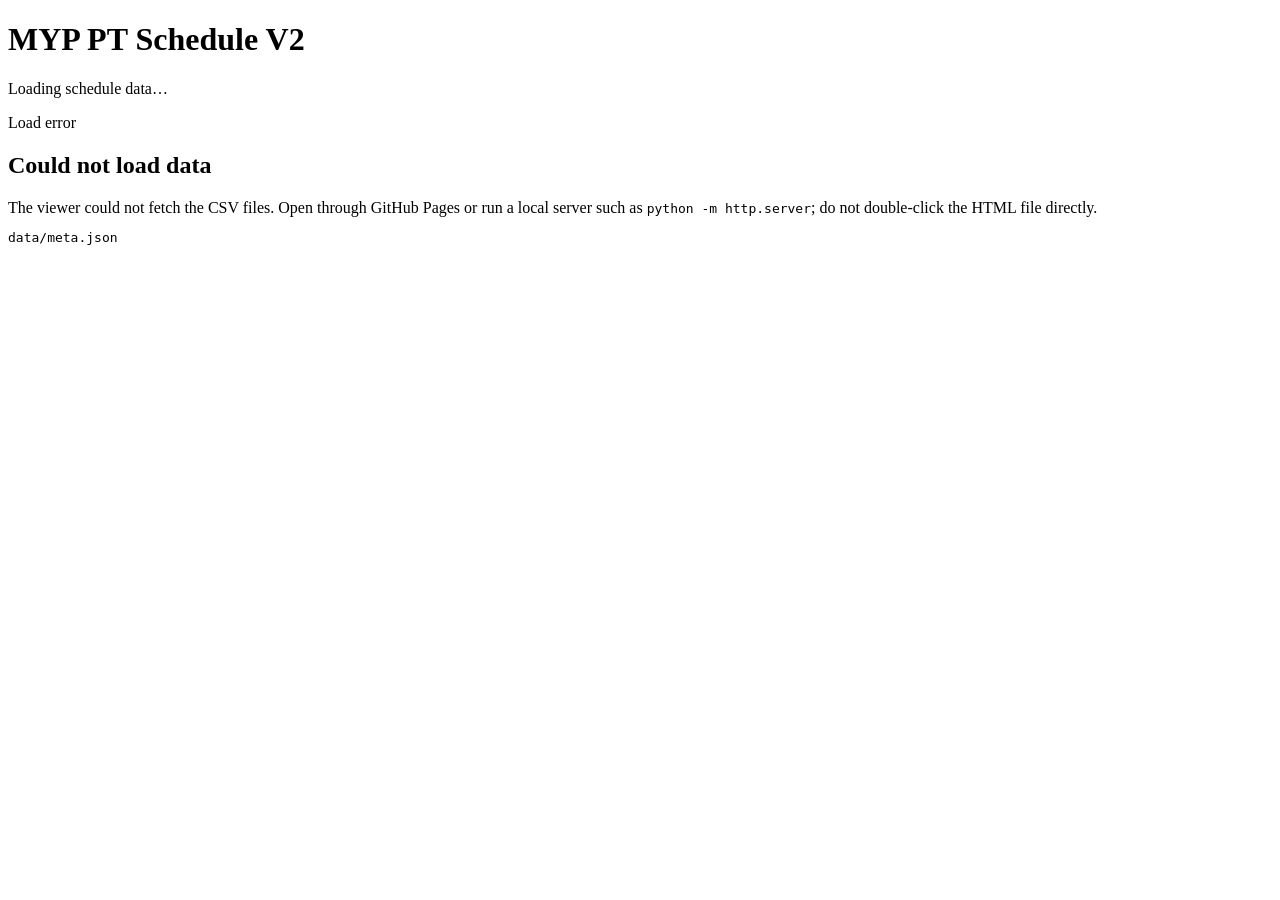
==== index.html @ 5c862be4 "Add files via upload" ====
<!DOCTYPE html>
<html lang="en">
<head>
  <meta charset="utf-8" />
  <meta name="viewport" content="width=device-width,initial-scale=1" />
  <title>MYP PT Schedule V2 · Data Driven</title>
  <link rel="preconnect" href="https://fonts.googleapis.com" />
  <link rel="preconnect" href="https://fonts.gstatic.com" crossorigin />
  <link href="https://fonts.googleapis.com/css2?family=Inter:wght@400;500;600;700;800&display=swap" rel="stylesheet" />
  <link rel="stylesheet" href="css/styles.css" />
</head>
<body>
  <header>
    <h1 id="page-title">MYP PT Schedule V2</h1>
    <p id="page-subtitle">Loading schedule data…</p>
    <span id="load-status">CSV hydrated</span>
  </header>

  <main>
    <section class="panel" data-tab="Overview">
      <h2>Summary</h2>
      <div class="data-note"><b>Data-driven version:</b> edit the files in <code>data/</code>. The HTML structure, styling and render logic stay fixed.</div>
      <div class="metrics" id="summary-metrics"></div>
      <div id="summary-notes" class="card-list" style="margin-top:14px"></div>
    </section>

    <section class="panel" data-tab="Timeline">
      <h2>Timeline</h2>
      <p class="timeline-help">Generated from <code>data/sessions.csv</code> and <code>data/leadership.csv</code>. Previous days are grouped under Past; the current or next schedule day appears first.</p>
      <div id="current-day-note" class="current-day-note"></div>
      <div id="timeline" class="day-timeline-list"></div>
    </section>

    <section class="panel" data-tab="Full Schedule">
      <h2>Full Schedule</h2>
      <div class="sf-bar">
        <label for="fs-search">Search</label><input id="fs-search" placeholder="class, room, teacher…" />
        <label for="fs-date">Date</label><select id="fs-date" class="sf-sel"><option value="">All dates</option></select>
        <label for="fs-type">Type</label><select id="fs-type" class="sf-sel"><option value="">All types</option><option value="triple">Triple</option><option value="same">Same subject</option><option value="crosscore">Cross-core</option><option value="forced">Forced</option><option value="cancelled-pt">Cancelled</option><option value="red-risk">Red risk</option></select>
        <button id="fs-reset" class="sf-reset">Reset</button><span id="fs-count" class="sf-count"></span>
      </div>
      <div class="tablewrap"><table id="full-sched-table" class="generated-table"><thead><tr><th>Session code</th><th>Start leader</th><th>Date</th><th>Window</th><th>Test</th><th>Testing room</th><th>Normal lessons used</th><th>Opportunity type</th><th>Classes to relocate + destination</th></tr></thead><tbody></tbody></table></div>
    </section>

    <section class="panel cover-panel" data-tab="Cover / Subs">
      <h2>Cover / Substitutions</h2>
      <div class="sf-bar">
        <label for="cover-search">Search</label><input id="cover-search" placeholder="teacher, class, instruction…" />
        <label for="cover-date">Date</label><select id="cover-date" class="sf-sel"><option value="">All dates</option></select>
        <label for="cover-type">Type</label><select id="cover-type" class="sf-sel"><option value="">All types</option></select>
        <button id="cover-reset" class="sf-reset">Reset</button><span id="cover-count" class="sf-count"></span>
      </div>
      <div class="tablewrap"><table id="cover-table" class="generated-table"><thead><tr><th>Date</th><th>Period</th><th>Trigger session</th><th>Type</th><th>Affected class/group</th><th>Normal lesson</th><th>Normal teacher</th><th>Cover / destination</th><th>Instruction</th></tr></thead><tbody></tbody></table></div>
    </section>

    <section class="panel leadership-panel" data-tab="Leadership">
      <h2>Period leadership assignments</h2>
      <div class="sf-bar"><label for="ld-search">Search</label><input id="ld-search" placeholder="leader or session…" /><button id="ld-reset" class="sf-reset">Reset</button><span id="ld-count" class="sf-count"></span></div>
      <div class="tablewrap"><table id="leadership-table" class="generated-table"><thead><tr><th>Date</th><th>Period</th><th>Leader</th><th>Responsibility</th><th>Mobile load</th></tr></thead><tbody></tbody></table></div>
    </section>

    <section class="panel update-panel" data-tab="Adjustments">
      <h2>Schedule Adjustments</h2>
      <div class="update-note">Rows are generated from <code>data/adjustments.csv</code>. Use this table for operational changes and audit trail notes.</div>
      <div class="tablewrap"><table id="schedule-adjustments-table" class="generated-table"><thead><tr><th>Status</th><th>Original session</th><th>Original slot</th><th>New slot</th><th>Room</th><th>Normal lesson / staff affected</th><th>Operational note</th></tr></thead><tbody></tbody></table></div>
    </section>

    <section class="panel" data-tab="By Class">
      <h2>Class View / Export</h2>
      <div class="controls"><select id="classSelect"></select><button id="exportClassBtn">Print / export class view</button></div>
      <div id="classViews"></div>
    </section>

    <section class="panel" data-tab="By Teacher">
      <h2>Teacher View / Export</h2>
      <div class="controls"><select id="teacherSelect"></select><button id="exportTeacherBtn">Print / export teacher view</button></div>
      <div id="teacherViews"></div>
    </section>

    <section class="panel review-panel" data-tab="Checks">
      <h2>Constraint Checks</h2>
      <div id="checks"></div>
    </section>

    <section class="panel" data-tab="Concurrent">
      <h2>Concurrent Sessions</h2>
      <div class="sf-bar"><label for="cc-min">Minimum concurrent sessions</label><input id="cc-min" type="number" min="0" value="2" /><button id="cc-reset" class="sf-reset">Reset</button><span id="cc-count" class="sf-count"></span></div>
      <div class="tablewrap concurrent-wrap"><table id="concurrent-table-el" class="generated-table concurrent-table"><thead><tr><th>Date</th><th>Period</th><th>Concurrent sessions</th><th>Sessions</th></tr></thead><tbody></tbody></table></div>
    </section>
  </main>
  <script src="js/app.js"></script>
</body>
</html>
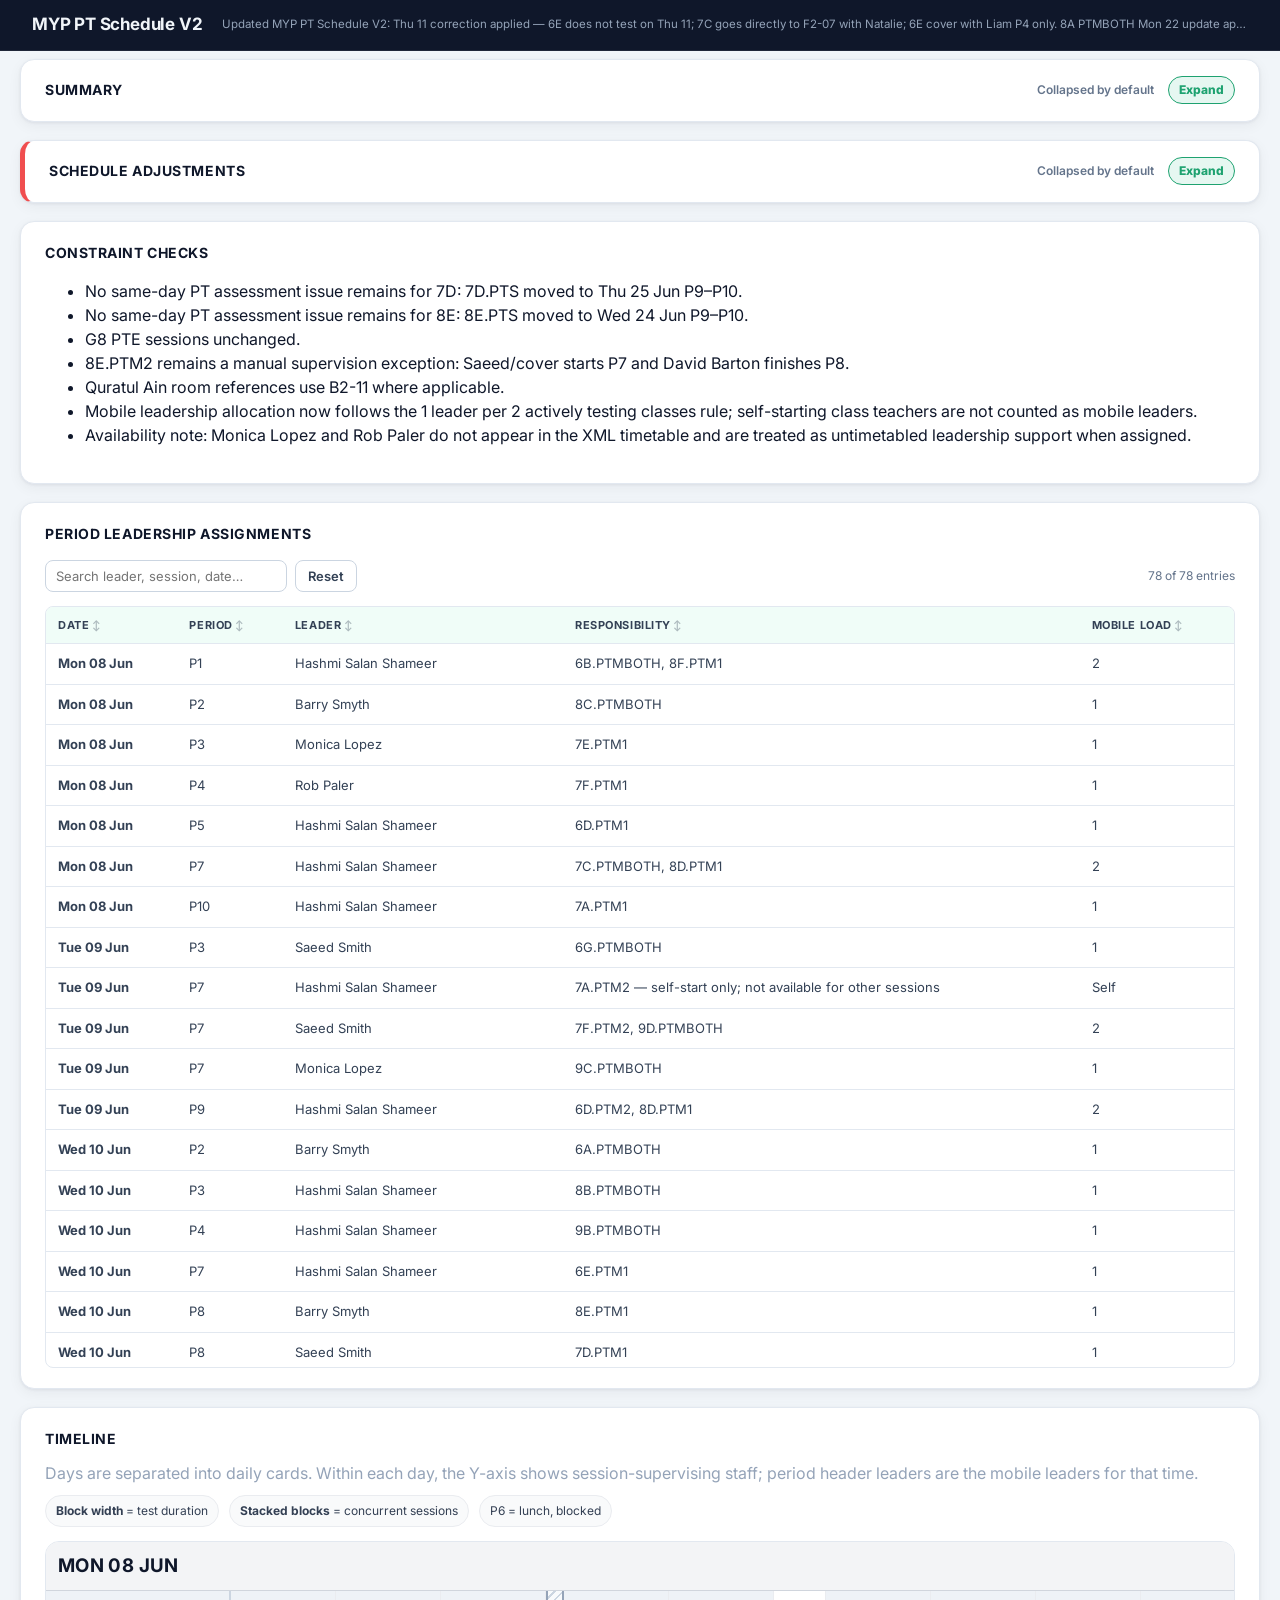
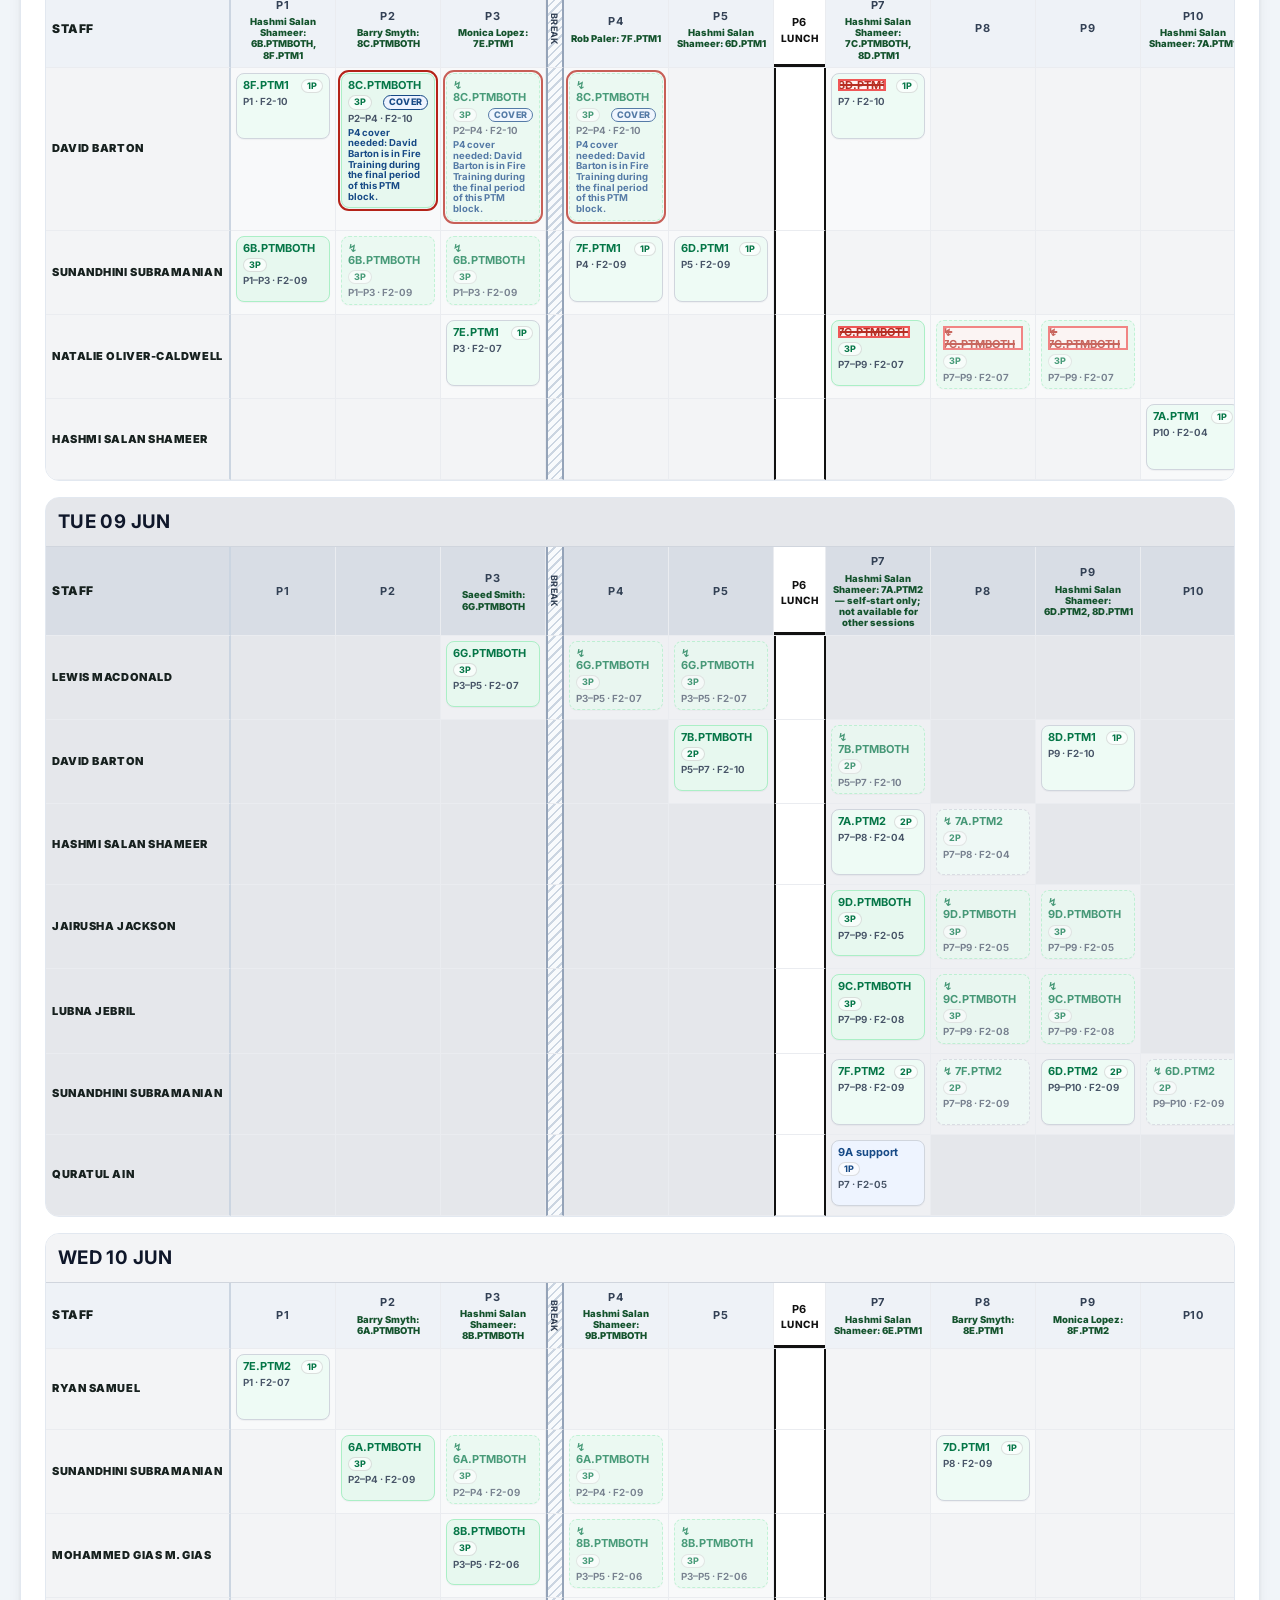
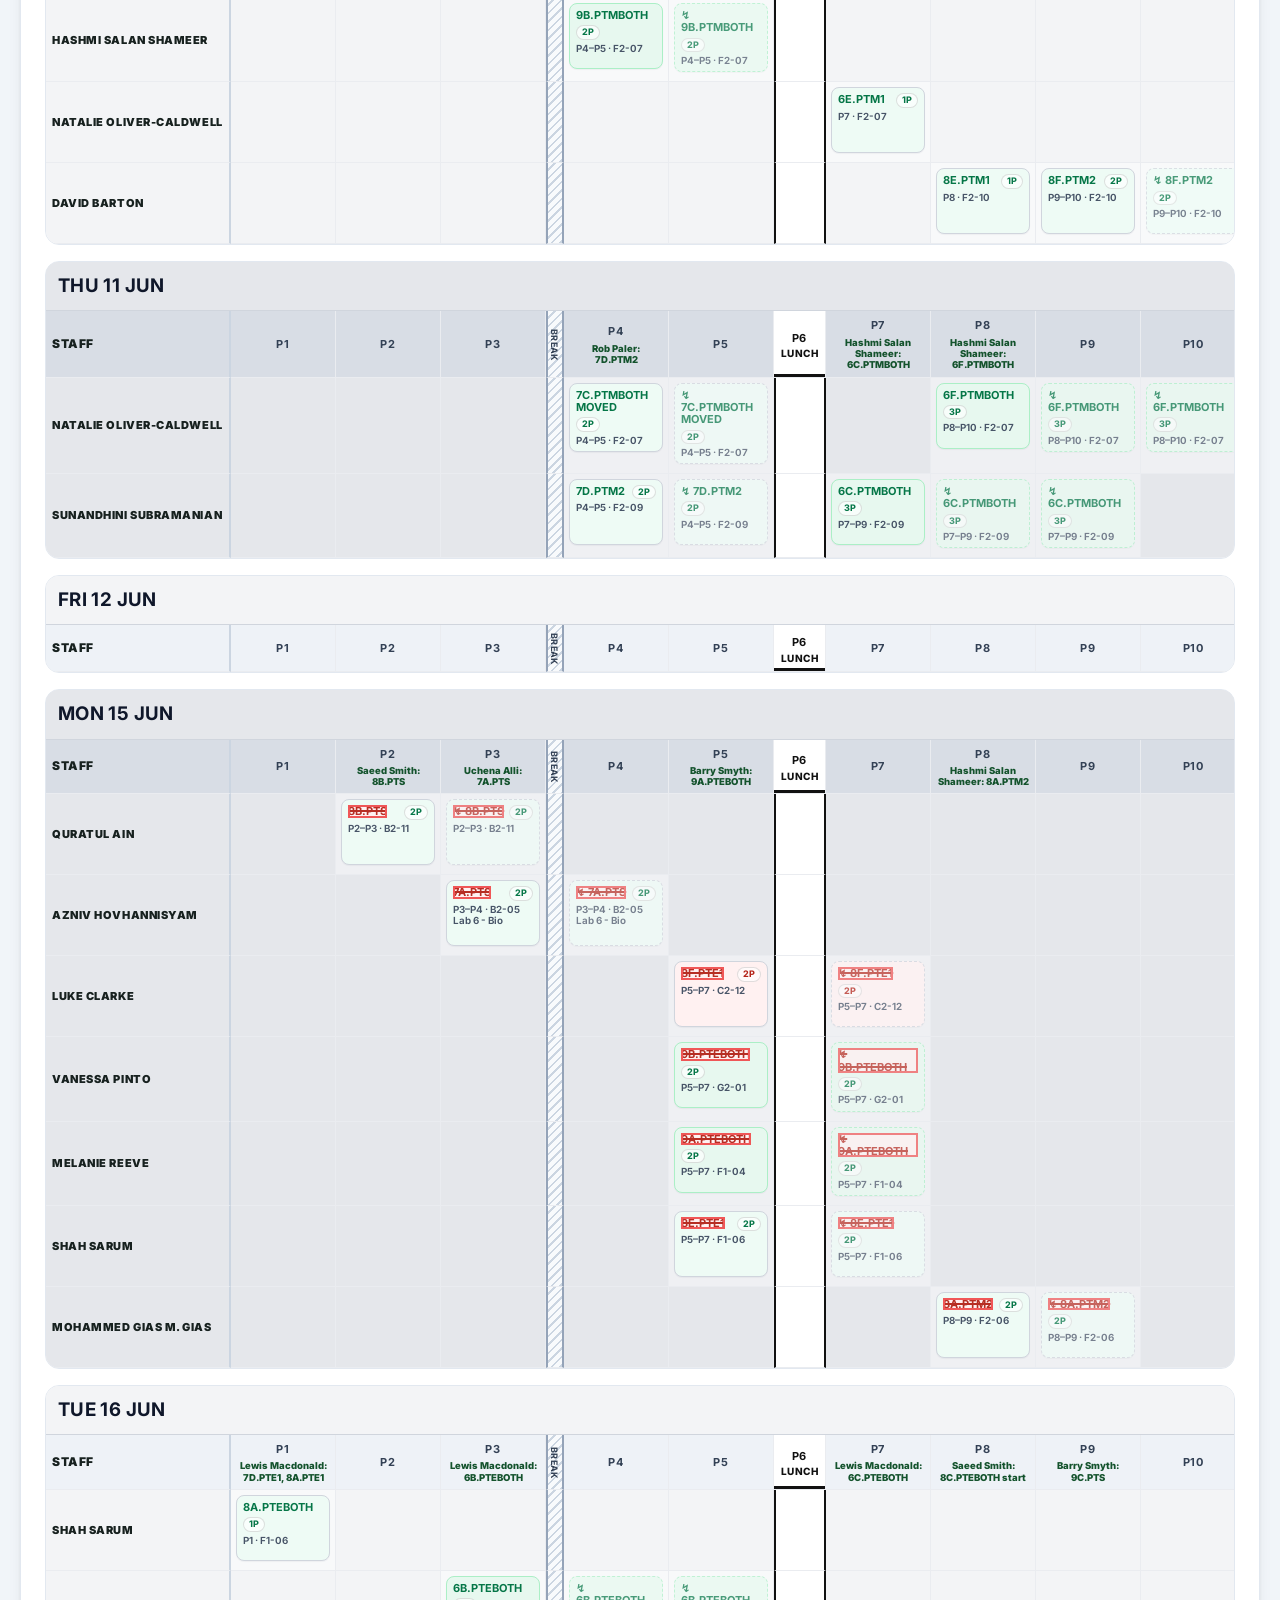
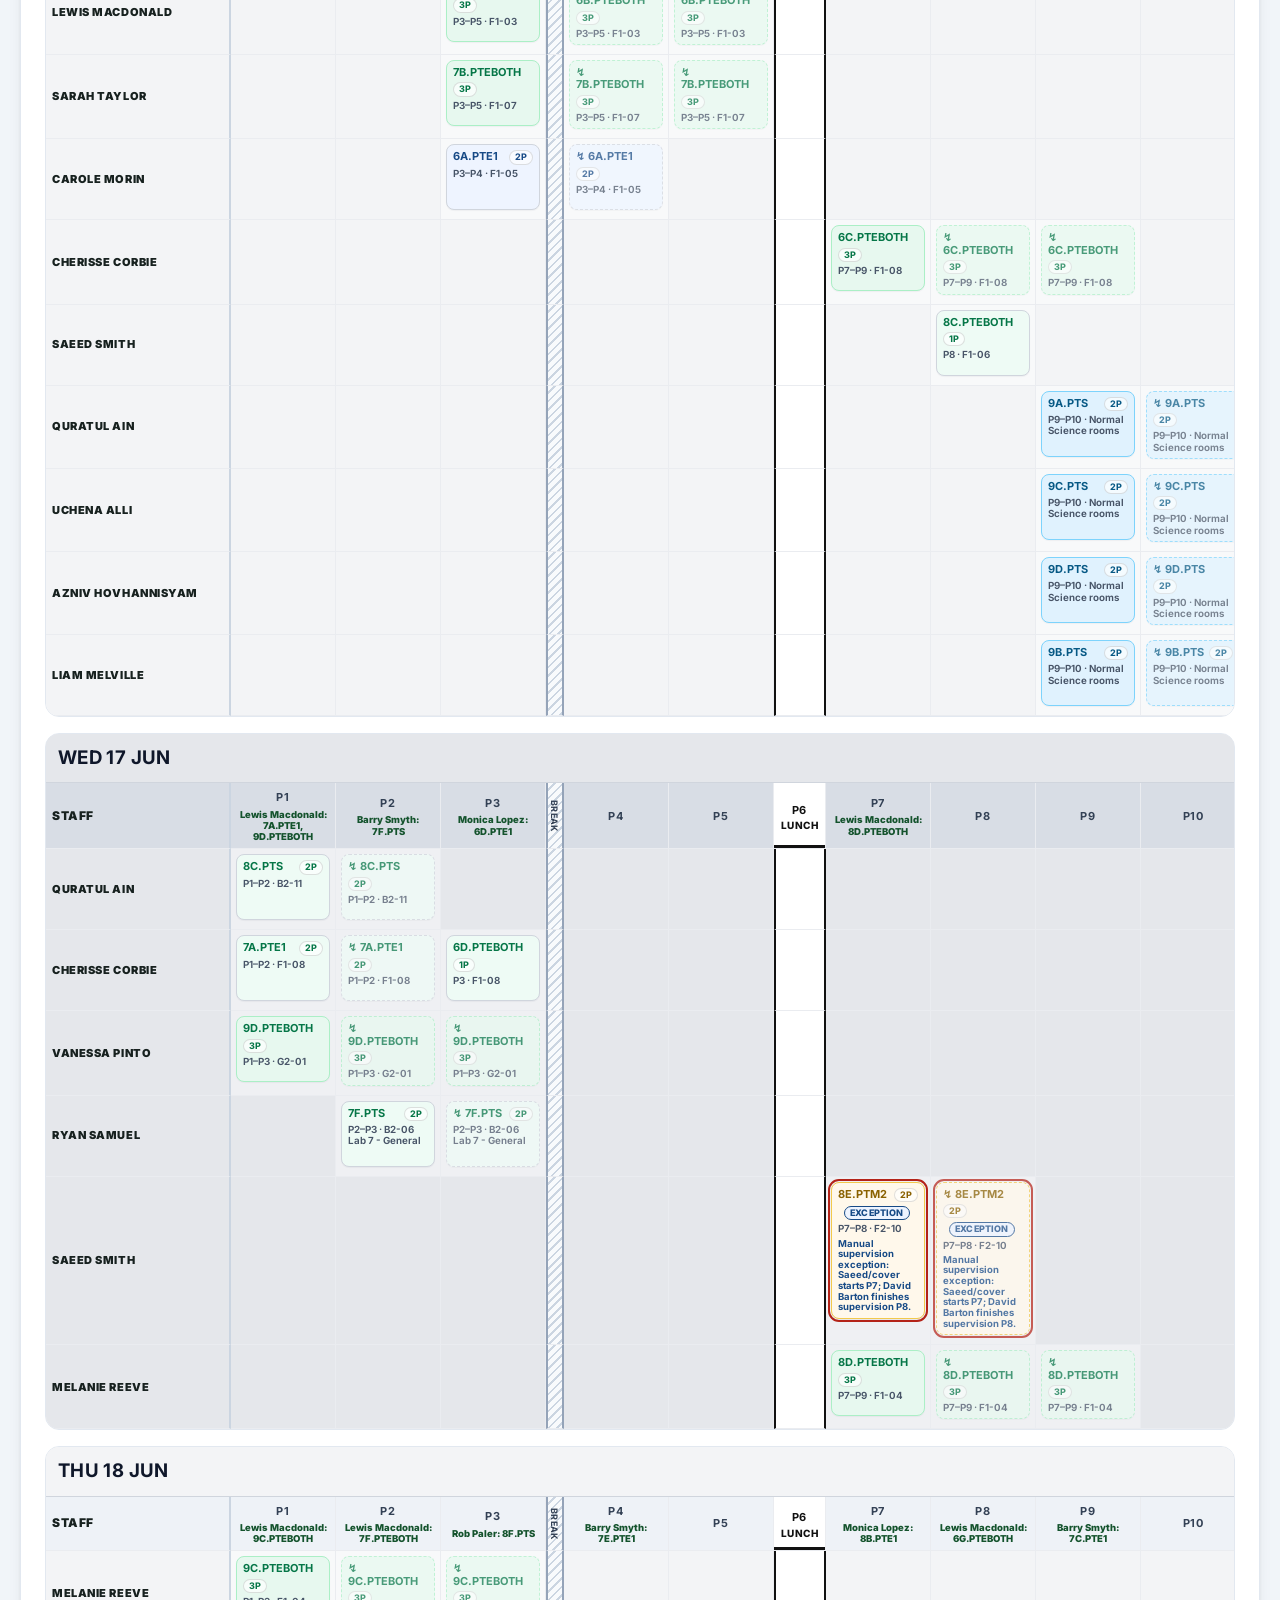
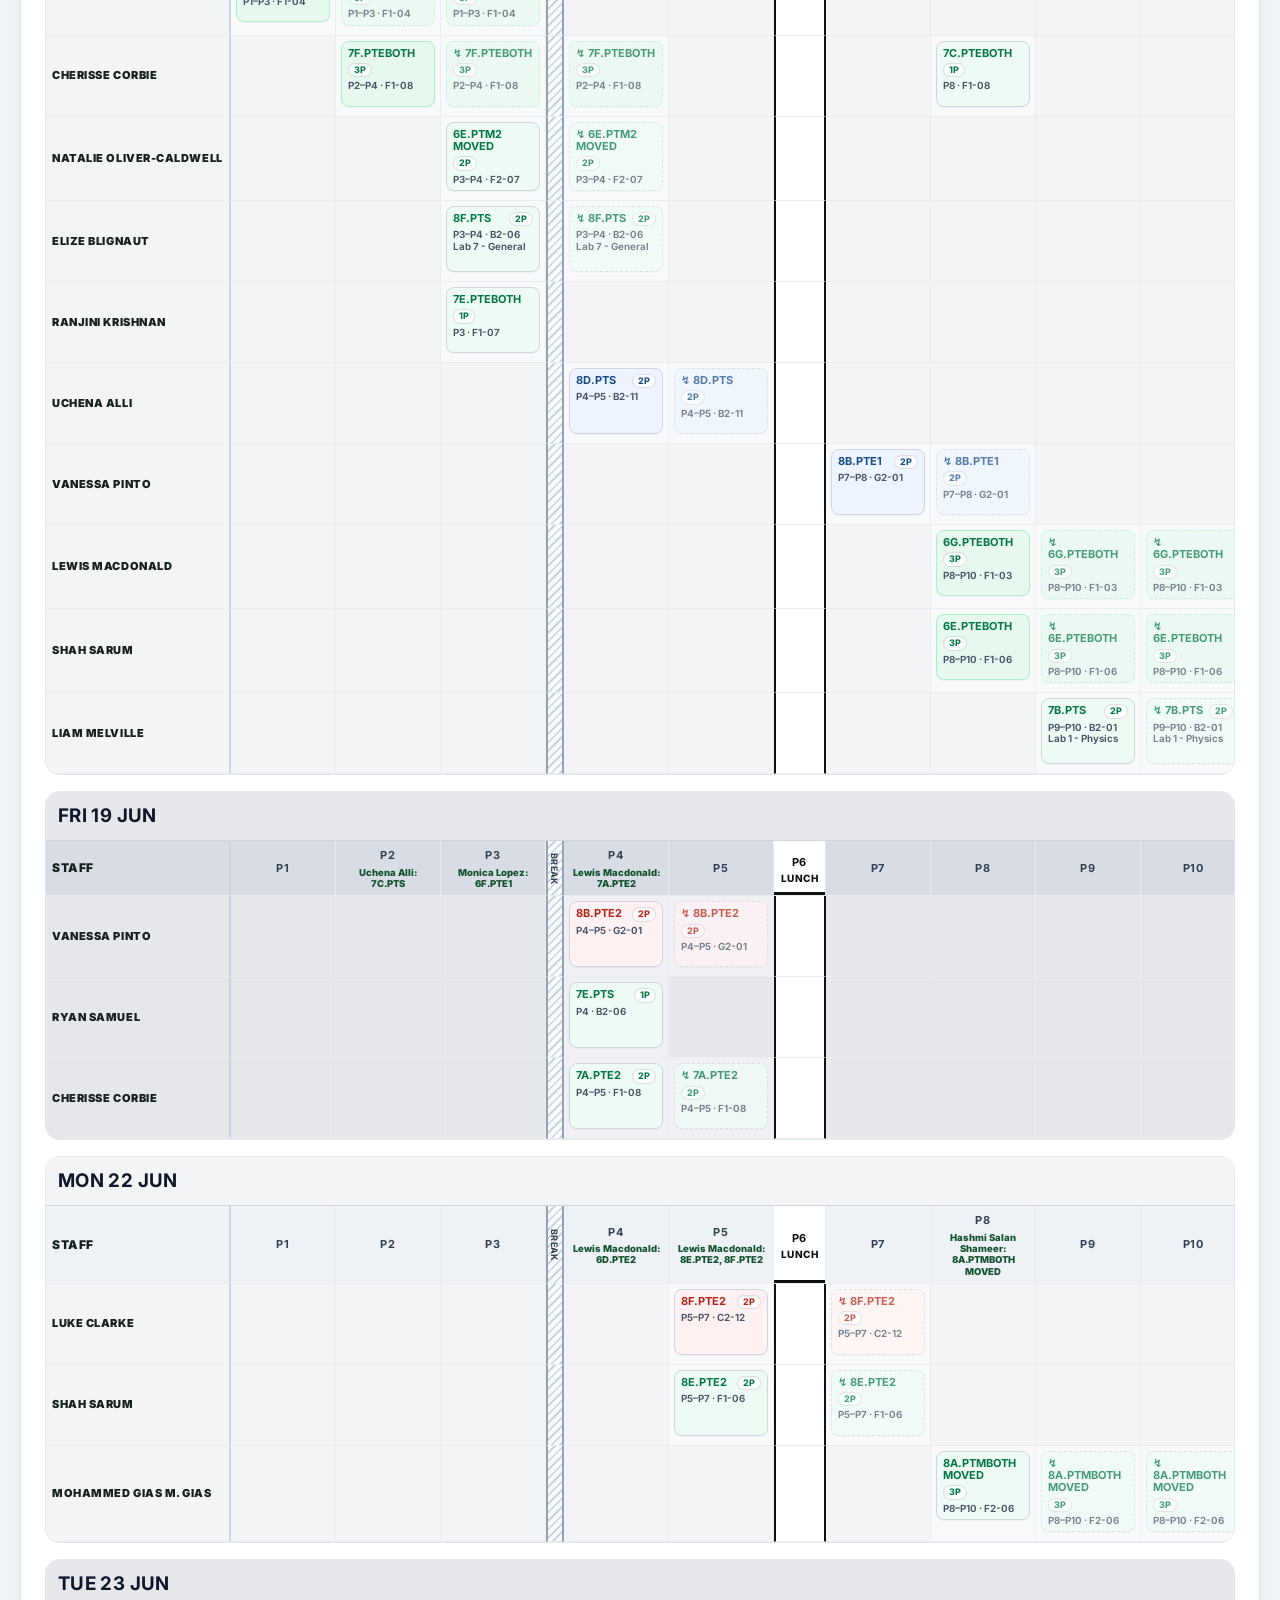
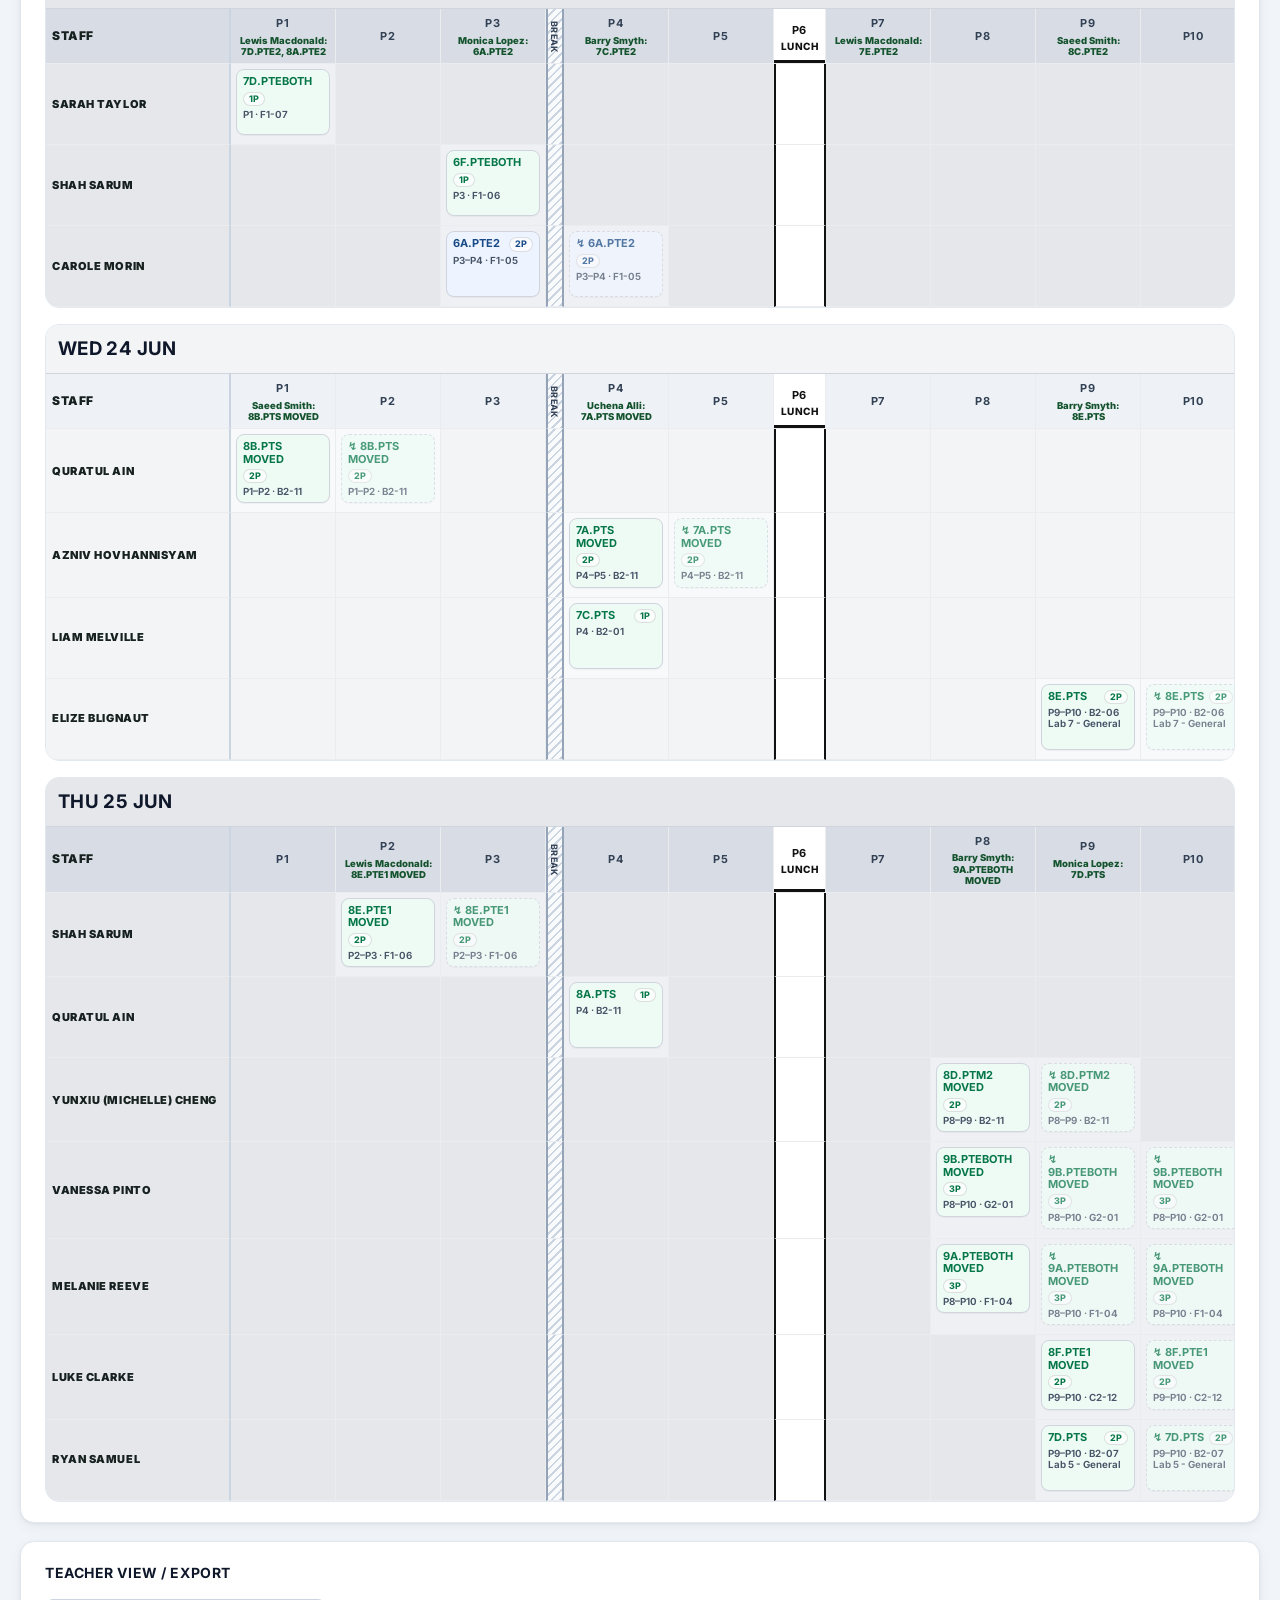
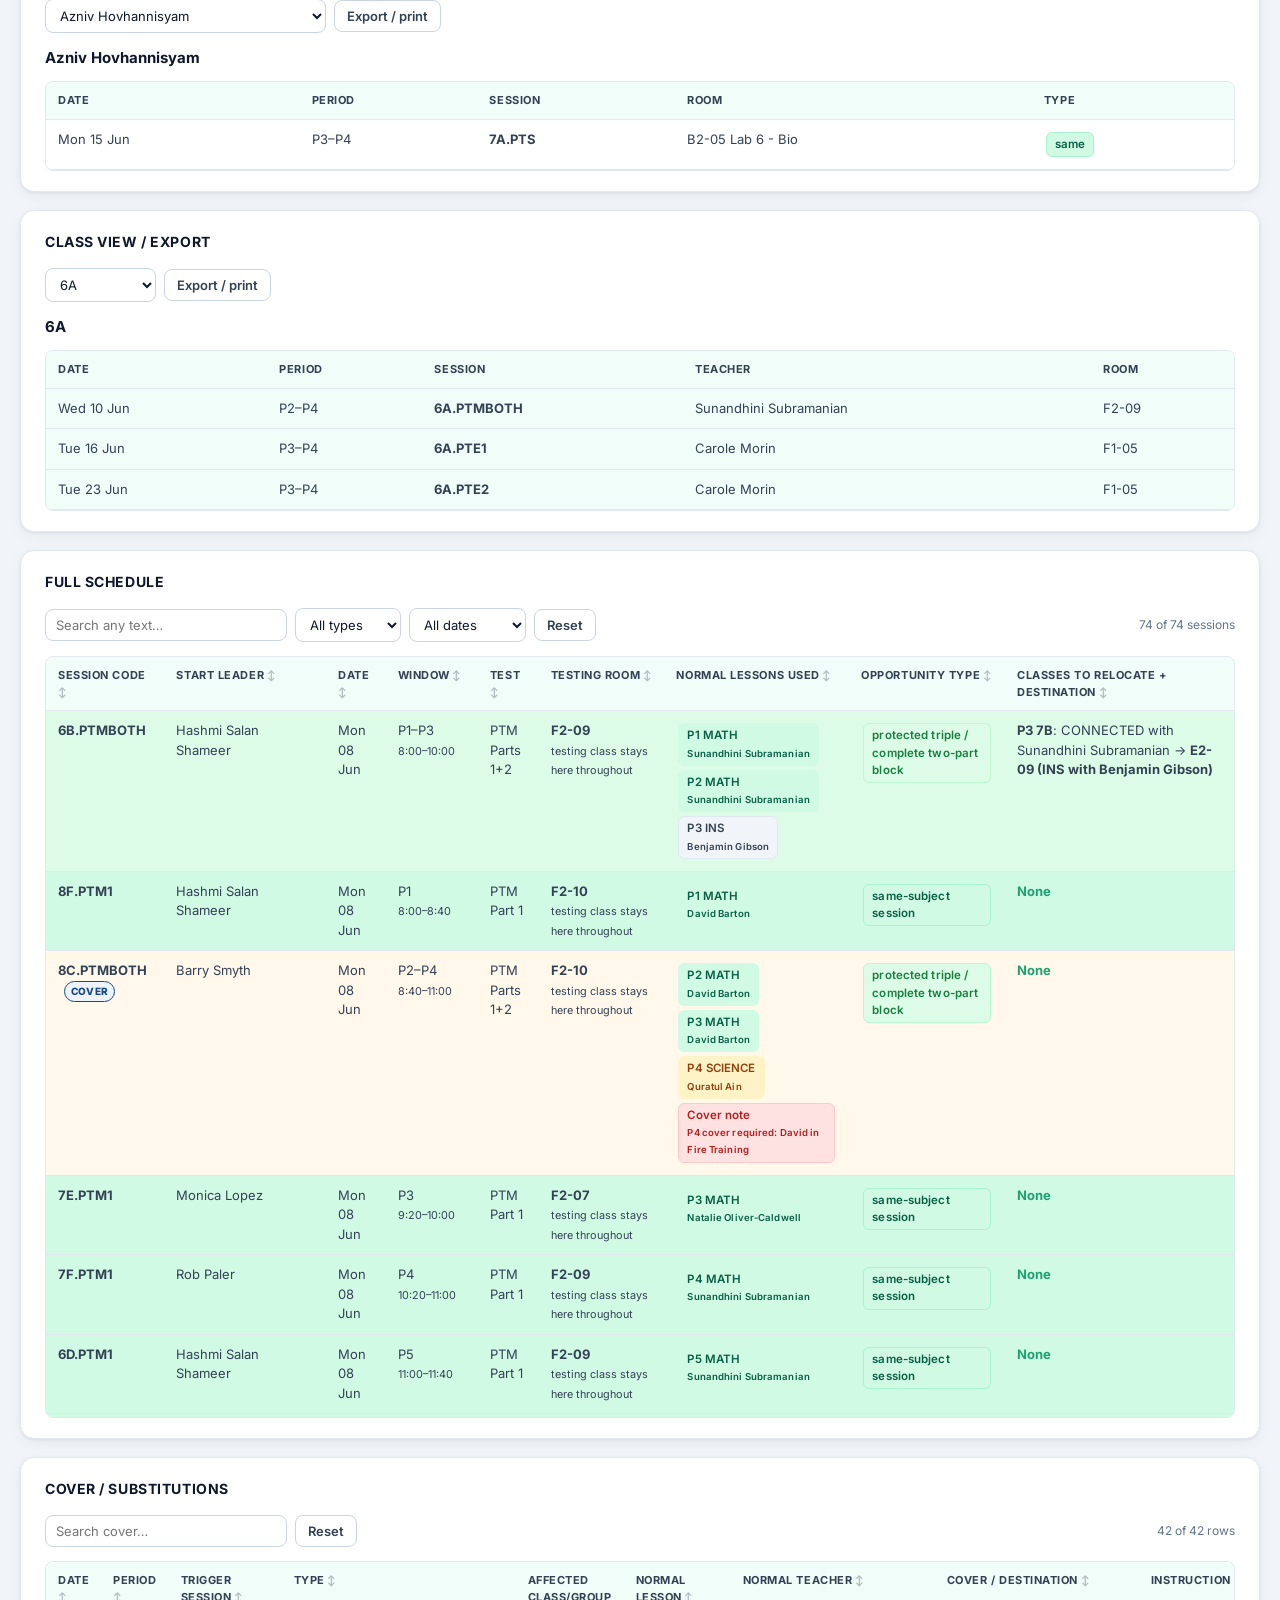
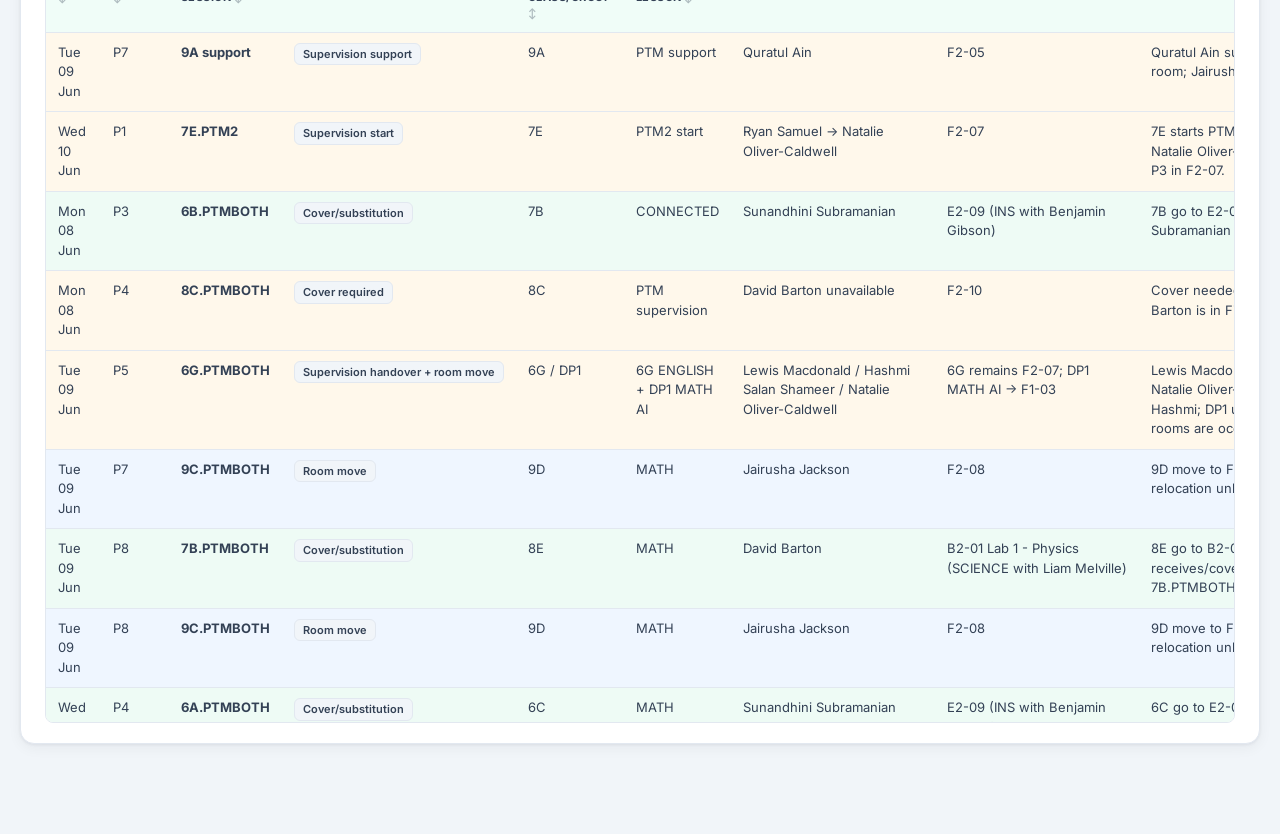
==== commit 60904736: "Add files via upload" ====
--- a/index.html
+++ b/index.html
@@ -1,93 +1,771 @@
 <!DOCTYPE html>
 <html lang="en">
 <head>
-  <meta charset="utf-8" />
-  <meta name="viewport" content="width=device-width,initial-scale=1" />
-  <title>MYP PT Schedule V2 · Data Driven</title>
-  <link rel="preconnect" href="https://fonts.googleapis.com" />
-  <link rel="preconnect" href="https://fonts.gstatic.com" crossorigin />
-  <link href="https://fonts.googleapis.com/css2?family=Inter:wght@400;500;600;700;800&display=swap" rel="stylesheet" />
-  <link rel="stylesheet" href="css/styles.css" />
+<meta charset="utf-8"/>
+<meta name="viewport" content="width=device-width, initial-scale=1"/>
+<title>Schedule</title>
+<link href="https://fonts.googleapis.com/css2?family=Inter:wght@400;500;600;700;800&display=swap" rel="stylesheet"/>
+<style>
+:root{--green:#1EA270;--green-dk:#137a51;--green-lt:#e6f7f1;--red:#F04E4F;--red-lt:#fff1f1;--line:#e2e8f0;--line-dk:#cbd5e1;--muted:#64748b;--bg:#f1f5f9;--ink:#0f172a;--ink-2:#334155;--card:#ffffff;--hdr:#0f172a;--radius:14px;--radius-sm:8px;--shadow:0 1px 3px rgba(15,23,42,.06),0 4px 14px rgba(15,23,42,.05);--shadow-md:0 4px 20px rgba(15,23,42,.12)}
+body{margin:0;background:var(--bg);font-family:'Inter',system-ui,-apple-system,sans-serif;color:var(--ink);line-height:1.5;-webkit-font-smoothing:antialiased}
+header{background:var(--hdr);border-bottom:1px solid rgba(255,255,255,.07);padding:24px 34px}h1{margin:0 0 8px;font-size:27px;color:#f8fafc;font-weight:800}p{color:#94a3b8}
+main{max-width:1420px;margin:22px auto;padding:0 20px 50px}.panel{background:var(--card);border:1px solid var(--line);border-radius:var(--radius);padding:20px 24px;margin-bottom:18px;box-shadow:var(--shadow)}.panel>h2{font-size:14px;font-weight:700;color:var(--ink);margin:0 0 16px;letter-spacing:-.1px;text-transform:uppercase;letter-spacing:.04em}
+.metrics{display:grid;grid-template-columns:repeat(auto-fill,minmax(170px,1fr));gap:12px}.metric{background:var(--card);border:1px solid var(--line);border-top:3px solid var(--green);border-radius:var(--radius);padding:20px 18px;display:flex;flex-direction:column;gap:6px;box-shadow:var(--shadow);transition:box-shadow .15s,transform .15s}.metric:hover{box-shadow:var(--shadow-md);transform:translateY(-2px)}.metric b{font-size:30px;display:block;line-height:1;font-weight:800;color:var(--green);letter-spacing:-.8px;word-break:break-word}.metric span{text-transform:uppercase;color:var(--muted);font-size:10.5px;letter-spacing:.07em;line-height:1.5;font-weight:600}
+.tablewrap{overflow:auto;border:1px solid var(--line);border-radius:var(--radius-sm);max-height:760px}table{width:100%;border-collapse:separate;border-spacing:0;font-size:13px}th,td{border-bottom:1px solid var(--line);padding:10px 12px;text-align:left;vertical-align:top}th{position:sticky;top:0;background:#f0fdf8;z-index:2;text-transform:uppercase;font-size:11px;letter-spacing:.05em;font-weight:700;color:var(--ink-2)}tbody tr:hover td{background:#f8fcfa}td{color:var(--ink-2)}
+.badge,.chip{display:inline-block;border-radius:6px;padding:3px 8px;margin:2px;border:1px solid transparent;font-weight:600;font-size:11.5px;letter-spacing:.01em}.cohort,.badge.cohort{background:#dbeafe;color:#1d4ed8;border-color:#bfdbfe}.triple,.badge.triple{background:#dcfce7;color:#15803d;border-color:#bbf7d0}.same,.badge.same{background:#d1fae5;color:#065f46;border-color:#a7f3d0}.ins,.badge.ins{background:#f1f5f9;color:#334155;border-color:#e2e8f0}.crosscore,.badge.crosscore{background:#ede9fe;color:#5b21b6;border-color:#ddd6fe}.other,.badge.other{background:#fee2e2;color:#b91c1c;border-color:#fecaca}.forced,.badge.forced{background:#fef3c7;color:#92400e;border-color:#fde68a}
+.chip.maths{background:#d1fae5;color:#065f46}.chip.english{background:#dbeafe;color:#1d4ed8}.chip.science{background:#fef3c7;color:#92400e}.chip.ins{background:#f1f5f9;color:#334155}.chip.blocked{background:#0f172a;color:#f8fafc}.chip.other{background:#fee2e2;color:#b91c1c}
+.ok{color:var(--green);font-weight:700}.warn{border-left:4px solid #d97706;background:#fffbeb;padding:14px 16px;border-radius:var(--radius-sm);font-size:13.5px;line-height:1.6}.note{border-left:4px solid var(--green);background:#f0fdf4;padding:14px 16px;border-radius:var(--radius-sm);margin-top:10px;font-size:13.5px;line-height:1.6}
+.days{display:grid;grid-template-columns:repeat(5,1fr);gap:12px}.day{background:var(--bg);border:1px solid var(--line);border-radius:var(--radius);padding:14px;transition:box-shadow .15s}.day:hover{box-shadow:var(--shadow-md)}.session{padding:9px 10px;border-radius:8px;margin:6px 0;border:1px solid var(--line);background:var(--card)}
+.controls{display:flex;gap:8px;align-items:center;margin-bottom:16px;flex-wrap:wrap}select{padding:8px 12px;border:1.5px solid var(--line);border-radius:var(--radius-sm);background:var(--card);font-family:inherit;font-size:13px;color:var(--ink);cursor:pointer;outline:none;transition:border-color .15s,box-shadow .15s}select:focus{border-color:var(--green);box-shadow:0 0 0 3px rgba(30,162,112,.12)}button{padding:8px 16px;border:1.5px solid var(--line);border-radius:var(--radius-sm);background:var(--card);font-family:inherit;font-size:13px;font-weight:600;color:var(--ink-2);cursor:pointer;transition:background .15s,border-color .15s,color .15s}button:hover{background:var(--green-lt);border-color:var(--green);color:var(--green)}.class-view,.teacher-view{display:none}.class-view.active,.teacher-view.active{display:block}
+.testevent td{background:#f0fdf8!important}.relocateevent td{background:#fffbeb!important}.usedevent td{background:#eff6ff!important}
+
+.timeline-help{margin-top:-4px;margin-bottom:14px}.timeline-grid-wrap{overflow:auto;border:1px solid var(--line);border-radius:var(--radius-sm);background:var(--card)}.timeline-matrix{min-width:1320px;width:100%;border-collapse:separate;border-spacing:0;table-layout:fixed}.timeline-matrix th,.timeline-matrix td{border-right:1px solid var(--line);border-bottom:1px solid var(--line);padding:8px;vertical-align:top}.timeline-matrix thead th{position:sticky;top:0;background:#f0fdf8;z-index:3;text-align:center}.timeline-matrix .day-head{left:0;z-index:5}.timeline-matrix .day-label{position:sticky;left:0;background:var(--bg);z-index:2;width:110px;min-width:110px;font-size:13px;color:var(--ink-2)}.timeline-cell{min-height:96px;background:var(--card)}.timeline-cell.active-cell{background:#f8fcfa}.timeline-cell.concurrent-cell{background:#fffbeb;box-shadow:inset 0 0 0 2px #fbbf24}.period-count{display:inline-block;font-size:11px;font-weight:700;text-transform:uppercase;color:#92400e;background:#fef3c7;border:1px solid #fde68a;border-radius:999px;padding:3px 7px;margin-bottom:5px}.timeline-chip{display:block;border-radius:8px;padding:6px 7px;margin:0 0 5px;border:1px solid var(--line);font-weight:600;line-height:1.2}.timeline-chip b{display:block;font-size:12px}.timeline-chip small{display:block;margin-top:3px;font-size:10.5px;font-weight:500;color:#344054}.timeline-chip.cohort{background:#e0f2fe;color:#075985;border-color:#7dd3fc}.timeline-chip.triple{background:#e7f8ef;color:#057647;border-color:#abefc6}.timeline-chip.same{background:#eefbf5;color:#057647}.timeline-chip.ins{background:#f2f4f7;color:#344054}.timeline-chip.crosscore{background:#eef4ff;color:#174a86}.timeline-chip.other{background:#fff1f1;color:#b42318}.timeline-chip.forced{background:#fff8eb;color:#8a6100;border-color:#f2c94c}.empty-slot{color:#98a2b3}.concurrent-wrap{max-height:420px}.concurrent-table td:nth-child(3),.concurrent-table th:nth-child(3){text-align:center}
+
+
+.timeline-span-panel .timeline-help{margin-top:-4px;margin-bottom:10px}.span-legend{display:flex;gap:10px;flex-wrap:wrap;margin:0 0 14px}.legend-item{background:#f9fafb;border:1px solid #eaecf0;border-radius:999px;padding:6px 10px;color:#344054;font-size:12px}.span-timeline-wrap{overflow:auto;border:1px solid var(--line);border-radius:12px;background:#fff}.span-timeline{min-width:1320px;width:100%;border-collapse:separate;border-spacing:0;table-layout:fixed}.span-timeline th,.span-timeline td{border-right:1px solid #eaecf0;border-bottom:1px solid #eaecf0;padding:6px;vertical-align:middle}.span-timeline thead th{position:sticky;top:0;background:#f3faf7;z-index:4;text-align:center;height:34px}.span-timeline .span-day-head{left:0;z-index:6}.span-day-label{position:sticky;left:0;background:#f9fafb;z-index:3;width:120px;min-width:120px;font-size:13px;color:#17211f;text-transform:uppercase;vertical-align:top}.lane-row{height:58px}.span-empty{background:#fff;min-height:48px}.session-span{background:#fbfffd;padding:4px}.session-span.overlap-span{background:#fff8eb;box-shadow:inset 0 0 0 2px #f2c94c}.span-chip{border-radius:10px;padding:7px 8px;border:1px solid #ddd;font-weight:700;line-height:1.2;min-height:36px;display:flex;flex-direction:column;justify-content:center}.span-chip-top{display:flex;align-items:center;justify-content:space-between;gap:8px}.span-chip-top b{font-size:12.5px}.span-chip-top span{font-size:11px;border:1px solid rgba(0,0,0,.12);background:rgba(255,255,255,.65);border-radius:999px;padding:2px 6px;white-space:nowrap}.span-chip small{display:block;margin-top:3px;font-size:11px;font-weight:500;color:#344054}.span-chip.cohort{background:#e0f2fe;color:#075985;border-color:#7dd3fc}.span-chip.triple{background:#e7f8ef;color:#057647;border-color:#abefc6}.span-chip.same{background:#eefbf5;color:#057647}.span-chip.ins{background:#f2f4f7;color:#344054}.span-chip.crosscore{background:#eef4ff;color:#174a86}.span-chip.other{background:#fff1f1;color:#b42318}.span-chip.forced{background:#fff8eb;color:#8a6100;border-color:#f2c94c}.concurrent-wrap{max-height:420px}.concurrent-table td:nth-child(3),.concurrent-table th:nth-child(3){text-align:center}
+
+@media print{body{background:#fff}.panel{box-shadow:none}.tablewrap{max-height:none;overflow:visible}.days{grid-template-columns:1fr}.controls{display:none}}
+
+
+.teacher-timeline-wrap{overflow:auto;border:1px solid var(--line);border-radius:12px;background:#fff;margin-top:10px}
+.teacher-timeline{min-width:1180px;width:100%;border-collapse:separate;border-spacing:0;table-layout:fixed}
+.teacher-timeline th,.teacher-timeline td{border-right:1px solid #eaecf0;border-bottom:1px solid #eaecf0;padding:8px;vertical-align:top}
+.teacher-timeline thead th{position:sticky;top:0;background:#f3faf7;z-index:3;text-align:center;text-transform:uppercase;font-size:12px;color:#344054}
+.teacher-timeline .day-col-head{width:120px;min-width:120px;position:sticky;left:0;z-index:4}
+.teacher-timeline .day-label{position:sticky;left:0;z-index:2;width:120px;min-width:120px;font-size:13px;font-weight:700;color:#17211f;text-transform:uppercase}
+.teacher-timeline tr.day-alt-a .day-label,.teacher-timeline tr.day-alt-a td{background:#fcfcfd}
+.teacher-timeline tr.day-alt-b .day-label,.teacher-timeline tr.day-alt-b td{background:#f8fafb}
+.teacher-timeline td.empty{background:transparent;padding:0;height:14px}
+.teacher-timeline .block-cell{padding:6px;background:transparent}
+.teacher-block{display:block;border-radius:10px;padding:7px 8px;border:1px solid #ddd;font-weight:700;line-height:1.22;box-shadow:0 1px 1px rgba(16,24,40,.04)}
+.teacher-block .block-title{display:block;font-size:12px;font-weight:700}
+.teacher-block .teacher-line{display:block;margin-top:3px;font-size:11px;font-weight:600;opacity:.92}
+.teacher-block .block-meta{display:block;margin-top:4px;font-size:10.5px;font-weight:500;color:#344054}
+.teacher-block .block-note{display:block;margin-top:4px;font-size:10.5px;font-weight:500;color:#475467}
+.teacher-block.testevent{background:#eefbf5;color:#057647;border-color:#abefc6}
+.teacher-block.relocateevent{background:#fff8eb;color:#8a6100;border-color:#f2c94c}
+.teacher-block.usedevent{background:#eef4ff;color:#174a86;border-color:#b2ccff}
+.teacher-block.other-event{background:#f5f5f5;color:#344054;border-color:#d0d5dd}
+.teacher-summary{margin:0 0 8px;color:#667085}
+.teacher-view h3{margin-bottom:4px}
+
+
+/* Stronger day banding across the main span timeline and teacher timelines */
+.span-timeline tbody tr.day-alt-a > th,
+.span-timeline tbody tr.day-alt-a > td,
+.teacher-timeline tbody tr.day-alt-a > th,
+.teacher-timeline tbody tr.day-alt-a > td{
+  background:#f3f4f6;
+}
+.span-timeline tbody tr.day-alt-b > th,
+.span-timeline tbody tr.day-alt-b > td,
+.teacher-timeline tbody tr.day-alt-b > th,
+.teacher-timeline tbody tr.day-alt-b > td{
+  background:#e5e7eb;
+}
+.span-timeline tbody tr.day-alt-a > td.session-span,
+.span-timeline tbody tr.day-alt-b > td.session-span,
+.teacher-timeline tbody tr.day-alt-a > td.block-cell,
+.teacher-timeline tbody tr.day-alt-b > td.block-cell{
+  background:inherit;
+}
+.span-timeline tbody tr.day-alt-a > td.session-span.overlap-span,
+.span-timeline tbody tr.day-alt-b > td.session-span.overlap-span{
+  box-shadow:inset 0 0 0 2px #f2c94c;
+}
+.span-chip{
+  min-height:54px;
+}
+.span-chip .session-teacher{
+  display:block;
+  margin-top:4px;
+  font-size:11px;
+  font-weight:700;
+  color:#344054;
+}
+.span-chip.has-flag,
+.teacher-block.has-flag{
+  outline:2px solid #b42318;
+  outline-offset:1px;
+}
+.flag-row td{
+  background:#fff8eb !important;
+}
+.flag-badge{
+  display:inline-block;
+  margin-left:6px;
+  padding:2px 6px;
+  border-radius:999px;
+  border:1px solid #b42318;
+  background:#fff1f1;
+  color:#b42318;
+  font-size:10px;
+  font-weight:800;
+  letter-spacing:.02em;
+  white-space:nowrap;
+  vertical-align:middle;
+}
+.flag-badge.room{
+  border-color:#8a6100;
+  color:#8a6100;
+  background:#fff8eb;
+}
+.flag-badge.auth{
+  border-color:#b42318;
+  color:#b42318;
+  background:#fff1f1;
+}
+.flag-badge.cover,
+.flag-badge.exception{
+  border-color:#174a86;
+  color:#174a86;
+  background:#eef4ff;
+}
+.flag-note{
+  display:block;
+  margin-top:4px;
+  font-size:10.5px;
+  font-weight:700;
+  color:#b42318;
+}
+.flag-note.room{color:#8a6100}
+.flag-note.cover,.flag-note.exception{color:#174a86}
+.flag-legend{
+  display:flex;
+  gap:8px;
+  flex-wrap:wrap;
+  align-items:center;
+  margin:10px 0 12px;
+  color:#667085;
+}
+.flag-legend span{
+  font-size:12px;
+}
+
+
+/* Day-separated timeline layout */
+.day-timeline-list,
+.teacher-day-timeline-list{
+  display:flex;
+  flex-direction:column;
+  gap:16px;
+}
+.day-timeline-card,
+.teacher-day-card{
+  border:1px solid var(--line);
+  border-radius:14px;
+  overflow:auto;
+  background:#fff;
+}
+.day-timeline-card.day-alt-a,
+.teacher-day-card.day-alt-a{background:#f3f4f6}
+.day-timeline-card.day-alt-b,
+.teacher-day-card.day-alt-b{background:#e5e7eb}
+.day-timeline-card h3,
+.teacher-day-card h4{
+  position:sticky;
+  left:0;
+  margin:0;
+  padding:10px 12px;
+  background:inherit;
+  border-bottom:1px solid #d0d5dd;
+  text-transform:uppercase;
+  letter-spacing:.02em;
+}
+.day-timeline-card table,
+.teacher-day-card table{
+  min-width:1200px;
+  border:0;
+  border-radius:0;
+}
+.day-timeline-card thead th,
+.teacher-day-card thead th{
+  position:sticky;
+  top:0;
+  z-index:3;
+  text-align:center;
+}
+.day-timeline-card.day-alt-a thead th,
+.teacher-day-card.day-alt-a thead th{background:#eef2f7}
+.day-timeline-card.day-alt-b thead th,
+.teacher-day-card.day-alt-b thead th{background:#d8dde5}
+.day-timeline-card tbody tr > td,
+.teacher-day-card tbody tr > td{
+  background:transparent;
+}
+.review-panel table td:first-child{font-weight:700}
+.review-status{
+  display:inline-block;
+  border-radius:999px;
+  padding:3px 8px;
+  font-weight:800;
+  font-size:11px;
+  border:1px solid #b42318;
+  color:#b42318;
+  background:#fff1f1;
+}
+.review-status.ok{
+  border-color:#057647;
+  color:#057647;
+  background:#eefbf5;
+}
+.review-status.partial{
+  border-color:#8a6100;
+  color:#8a6100;
+  background:#fff8eb;
+}
+
+.start-leader-line{
+  display:block;
+  margin-top:4px;
+  font-size:11px;
+  font-weight:800;
+  color:#17211f;
+}
+.start-leader-cell{
+  font-weight:800;
+  color:#17211f;
+}
+.leader-block{
+  background:#f4f3ff;
+  color:#3b2f73;
+  border-color:#c7bfff;
+}
+.leadership-panel table td:first-child{
+  font-weight:700;
+}
+.leader-ok{
+  color:#057647;
+  font-weight:800;
+}
+.leader-warn{
+  color:#8a6100;
+  font-weight:800;
+}
+/* ===== Sort & Filter ===== */
+.sf-bar{display:flex;flex-wrap:wrap;gap:8px;align-items:center;margin-bottom:14px;padding:10px 14px;background:var(--bg);border:1px solid var(--line);border-radius:var(--radius-sm)}
+.sf-bar input{min-width:130px;padding:7px 11px;border:1.5px solid var(--line);border-radius:var(--radius-sm);font-size:13px;background:var(--card);font-family:inherit;color:var(--ink);outline:none;transition:border-color .15s,box-shadow .15s}
+.sf-bar input:focus{border-color:var(--green);box-shadow:0 0 0 3px rgba(30,162,112,.12)}
+.sf-bar select.sf-sel{min-width:130px;padding:7px 11px;border:1.5px solid var(--line);border-radius:var(--radius-sm);font-size:13px;background:var(--card);font-family:inherit;color:var(--ink);cursor:pointer;outline:none;transition:border-color .15s}
+.sf-bar select.sf-sel:focus{border-color:var(--green);box-shadow:0 0 0 3px rgba(30,162,112,.12)}
+.sf-bar button{padding:7px 14px;border:1.5px solid var(--line);border-radius:var(--radius-sm);font-size:13px;cursor:pointer;background:var(--card);font-family:inherit;font-weight:600;color:var(--ink-2);white-space:nowrap;transition:background .15s,border-color .15s,color .15s}
+.sf-bar button:hover{background:var(--green-lt);border-color:var(--green);color:var(--green)}
+.sf-bar .sf-reset{color:var(--muted)}
+.sf-bar label{font-size:11.5px;font-weight:700;color:var(--ink-2);text-transform:uppercase;letter-spacing:.04em;white-space:nowrap}
+.sf-count{font-size:12px;color:var(--muted);white-space:nowrap;padding:4px 0;font-weight:500}
+th.sort-th{cursor:pointer;user-select:none}
+th.sort-th:hover{background:#e5f9f1!important}
+th.sort-th::after{content:' ↕';font-size:10px;opacity:.35}
+th.sort-th.asc::after{content:' ↑';opacity:1;color:#1EA270}
+th.sort-th.desc::after{content:' ↓';opacity:1;color:#1EA270}
+
+/* === Tabbed layout === */
+html{scroll-behavior:smooth}
+body{overflow-x:hidden}
+header{padding:12px 32px!important;display:flex;align-items:center;justify-content:space-between;gap:20px;background:var(--hdr)!important;border-bottom:1px solid rgba(255,255,255,.07)!important}
+header h1{font-size:17px!important;margin:0!important;white-space:nowrap;color:#f1f5f9!important;font-weight:700!important;letter-spacing:-.2px}
+header p{font-size:11.5px!important;margin:0!important;overflow:hidden;text-overflow:ellipsis;white-space:nowrap;flex:1;min-width:0;color:#94a3b8!important}
+#tab-nav{position:sticky;top:0;z-index:300;background:var(--card);border-bottom:1px solid var(--line);display:flex;overflow-x:auto;padding:0 24px;box-shadow:0 2px 12px rgba(15,23,42,.06)}
+#tab-nav::-webkit-scrollbar{height:3px}
+#tab-nav::-webkit-scrollbar-thumb{background:var(--line-dk);border-radius:2px}
+.tab-btn{flex-shrink:0;padding:12px 18px;background:none;border:none;border-bottom:2px solid transparent;font-size:13px;font-weight:600;color:var(--muted);cursor:pointer;white-space:nowrap;margin-bottom:-1px;font-family:inherit;transition:color .15s,border-color .15s,background .1s}
+.tab-btn:hover{color:var(--ink);background:#f8faf9}
+.tab-btn.active{color:var(--green);border-bottom-color:var(--green)}
+.tab-panel{display:none}
+.tab-panel.active{display:block;animation:tabIn .18s ease}
+@keyframes tabIn{from{opacity:0;transform:translateY(5px)}to{opacity:1;transform:translateY(0)}}
+#tabp-0.active{display:grid;grid-template-columns:3fr 2fr;gap:16px;align-items:start}
+#tabp-0.active .panel{margin-bottom:0}
+#tabp-0.active .overview-cols{display:grid;grid-template-columns:3fr 2fr;gap:16px;align-items:start}
+main{margin-top:8px!important}
+@media(max-width:900px){#tabp-0.active{grid-template-columns:1fr}}
+.evt-bar{display:flex;gap:6px;flex-wrap:wrap;align-items:center;margin:0 0 12px}
+.evt-btn{padding:5px 16px;border:1.5px solid var(--line);border-radius:999px;font-size:12px;font-weight:600;cursor:pointer;background:var(--card);color:var(--muted);font-family:inherit;transition:background .12s,color .12s,border-color .12s}
+.evt-btn:hover{border-color:var(--green);color:var(--green);background:var(--green-lt)}
+.evt-btn.active{background:var(--green);color:#fff;border-color:var(--green)}
+
+/* === Cover / Substitutions === */
+.cover-panel .cover-metrics{margin:14px 0 16px;grid-template-columns:repeat(auto-fill,minmax(210px,1fr))}
+.coverevent td{background:#eefbf5!important}
+.roommoveevent td{background:#eff6ff!important}
+.manualcoverevent td{background:#fff8eb!important}
+.cover-type-pill{display:inline-block;border-radius:999px;padding:3px 8px;font-weight:800;font-size:11px;border:1px solid #d0d5dd;background:#fff;color:#344054;white-space:nowrap}
+#cover-table td:nth-child(9){min-width:360px}
+#cover-table td:nth-child(7),#cover-table td:nth-child(8){min-width:180px}
+
+
+
+/* === Relocation visibility + P6 Lunch blocking === */
+.lunch-head{
+  background:#fff!important;
+  color:#111!important;
+  box-shadow:inset 0 -3px 0 #111;
+}
+.lunch-head small{
+  display:block;
+  margin-top:2px;
+  font-size:10px;
+  line-height:1;
+  color:#111;
+  font-weight:800;
+  text-transform:uppercase;
+  letter-spacing:.04em;
+}
+.day-timeline-table col.lunch-col{
+  width:52px;
+}
+.day-timeline-table th.lunch-head,
+.day-timeline-table td.lunch-gap{
+  width:52px!important;
+  min-width:52px!important;
+  max-width:52px!important;
+}
+.lunch-gap{
+  background:#fff!important;
+  border-left:2px solid #111!important;
+  border-right:2px solid #111!important;
+  text-align:center!important;
+  vertical-align:middle!important;
+  padding:0 2px!important;
+}
+.lunch-block{
+  display:none!important;
+}
+.relocation-lane td{
+  background:transparent!important;
+}
+.relocation-cell{
+  padding:5px!important;
+  vertical-align:top!important;
+}
+.relocation-box,
+.teacher-block.relocateevent{
+  background:#fff!important;
+  color:#111!important;
+  border:3px solid #111!important;
+  box-shadow:none!important;
+}
+.relocation-box{
+  border-radius:10px;
+  padding:7px 8px;
+  margin:0 0 5px;
+  line-height:1.22;
+  font-weight:800;
+}
+.relocation-box:last-child{margin-bottom:0}
+.relocation-box .relocation-title{
+  display:block;
+  font-size:12px;
+  font-weight:900;
+}
+.relocation-box .relocation-meta,
+.relocation-box .relocation-note{
+  display:block;
+  margin-top:4px;
+  font-size:10.5px;
+  font-weight:700;
+  color:#111!important;
+}
+.teacher-block.relocateevent .block-title,
+.teacher-block.relocateevent .teacher-line,
+.teacher-block.relocateevent .block-meta,
+.teacher-block.relocateevent .block-note{
+  color:#111!important;
+}
+.span-legend .relocation-legend{
+  border:3px solid #111;
+  background:#fff;
+  color:#111;
+}
+
+
+/* Compact relocation markers */
+.relocation-lane .lane-row{height:auto}
+.relocation-lane td{padding:3px!important}
+.relocation-cell{padding:3px!important;vertical-align:middle!important}
+.relocation-box,
+.teacher-block.relocateevent{
+  background:#fff!important;
+  color:#0f172a!important;
+  border:2.5px solid #111!important;
+  border-radius:7px!important;
+  padding:5px 7px!important;
+  margin:0 0 3px!important;
+  min-height:0!important;
+  line-height:1.08!important;
+  box-shadow:none!important;
+}
+.relocation-box .relocation-kicker,
+.teacher-block.relocateevent .block-title{
+  display:block!important;
+  font-size:10.5px!important;
+  font-weight:900!important;
+  text-transform:none!important;
+  letter-spacing:.01em!important;
+  color:#0f172a!important;
+  margin:0 0 3px!important;
+}
+.relocation-box .relocation-short,
+.teacher-block.relocateevent .teacher-line{
+  display:block!important;
+  font-size:11.5px!important;
+  font-weight:800!important;
+  color:#0f172a!important;
+  margin:0!important;
+  white-space:normal!important;
+}
+.teacher-block.relocateevent .block-meta,
+.teacher-block.relocateevent .block-note{display:none!important}
+.relocation-box .relocation-title,
+.relocation-box .relocation-meta,
+.relocation-box .relocation-note{display:none!important}
+
+/* === Reschedule update: missed / moved sessions === */
+.cancelled-pt,
+.cancelled-pt td,
+.cancelled-pt th,
+.cancelled-pt .span-chip,
+.cancelled-pt .teacher-block,
+.cancelled-pt .block-title,
+.cancelled-pt small,
+.cancelled-pt b{
+  color:#b42318!important;
+  text-decoration:line-through!important;
+  text-decoration-thickness:2px!important;
+}
+.cancelled-pt{
+  background:#fff1f1!important;
+  border-color:#F04E4F!important;
+  outline:2px solid #F04E4F!important;
+  outline-offset:-2px!important;
+  opacity:.95;
+}
+.rescheduled-pt td,
+tr.rescheduled-pt td{
+  background:#ecfdf3!important;
+}
+.rescheduled-pt .span-chip,
+.span-chip.rescheduled-pt,
+.teacher-block.rescheduled-pt{
+  background:#ecfdf3!important;
+  border:2px solid #057647!important;
+  color:#054f31!important;
+}
+.update-panel{
+  border-left:5px solid #F04E4F;
+}
+.update-panel table td:first-child{
+  font-weight:800;
+}
+.update-note{
+  border-left:4px solid #F04E4F;
+  background:#fff1f1;
+  padding:12px 14px;
+  border-radius:10px;
+  color:#7a271a;
+  font-weight:600;
+  margin:10px 0 14px;
+}
+.update-status{
+  display:inline-block;
+  padding:3px 8px;
+  border-radius:999px;
+  font-weight:800;
+  font-size:11px;
+  border:1px solid #b42318;
+  color:#b42318;
+  background:#fff1f1;
+}
+.update-status.moved{
+  border-color:#057647;
+  color:#057647;
+  background:#ecfdf3;
+}
+
+/* === Collapsible schedule adjustments === */
+.collapsible-panel{padding:0;overflow:hidden}
+.collapsible-details{display:block}
+.collapsible-summary{
+  display:flex;align-items:center;justify-content:space-between;gap:14px;
+  padding:16px 24px;cursor:pointer;user-select:none;
+  border-bottom:1px solid transparent;list-style:none
+}
+.collapsible-summary::-webkit-details-marker{display:none}
+.collapsible-summary h2{
+  font-size:14px;font-weight:700;color:var(--ink);margin:0;
+  text-transform:uppercase;letter-spacing:.04em
+}
+.collapsible-summary:after{
+  content:'Expand';font-size:12px;font-weight:800;color:var(--green);
+  border:1px solid var(--green);background:var(--green-lt);
+  border-radius:999px;padding:4px 10px;white-space:nowrap
+}
+.collapsible-details[open] .collapsible-summary{border-bottom-color:var(--line)}
+.collapsible-details[open] .collapsible-summary:after{content:'Collapse'}
+.summary-hint{font-size:12px;font-weight:600;color:var(--muted);margin-left:auto}
+.collapsible-body{padding:0 24px 20px}
+.collapsible-body>p:first-child{margin-top:16px}
+@media print{.collapsible-details{display:block}.collapsible-summary:after,.summary-hint{display:none}.collapsible-details:not([open]) .collapsible-body{display:block}}
+
+
+/* === Operational update v2 === */
+.impact-box{
+  display:block;
+  border:2px dashed #111827;
+  border-radius:9px;
+  background:#fff;
+  color:#111827;
+  padding:5px 7px;
+  margin:3px 0;
+  font-size:11px;
+  line-height:1.18;
+  font-weight:800;
+}
+.impact-box small{display:block;font-size:10px;font-weight:650;color:#374151;margin-top:2px}
+.codes-note{display:inline-block;border-radius:999px;border:1px solid #7c2d12;background:#fff7ed;color:#7c2d12;padding:2px 7px;font-size:10.5px;font-weight:900;margin-top:4px}
+.session-span.cancelled-pt .span-chip,
+.teacher-block.cancelled-pt,
+.span-chip.cancelled-pt{background:#fff1f1!important;color:#b42318!important;border-color:#b42318!important;text-decoration:line-through;}
+
+
+/* === Break band between P3 and P4 === */
+.day-timeline-table col.break-col{width:18px!important;min-width:18px!important;max-width:18px!important}
+.day-timeline-table th.break-head,
+.day-timeline-table td.break-gap{
+  width:18px!important;min-width:18px!important;max-width:18px!important;
+  padding:0!important;text-align:center!important;vertical-align:middle!important;
+  background:repeating-linear-gradient(135deg,#f8fafc 0,#f8fafc 4px,#cbd5e1 4px,#cbd5e1 6px)!important;
+  border-left:2px solid #94a3b8!important;border-right:2px solid #94a3b8!important;
+}
+.day-timeline-table th.break-head{font-size:9px!important;letter-spacing:.04em;color:#334155!important;writing-mode:vertical-rl;text-orientation:mixed;line-height:1!important}
+.day-timeline-table td.break-gap{height:100%}
+.day-timeline-table td.after-break-cont .span-chip,
+.day-timeline-table td.after-break-cont .teacher-block{border-style:dashed!important;opacity:.92}
+.day-timeline-table td.after-break-cont .span-chip-top b::before,
+.day-timeline-table td.after-break-cont .block-title::before{content:'↳ ';font-weight:900}
+.teacher-block.handoverevent,
+.handoverevent{background:#fff!important;color:#111827!important;border:2px dashed #111827!important}
+.cover-type-pill.handover{border-color:#111827;color:#111827;background:#fff}
+
+
+/* === Current-day timeline focus === */
+.day-timeline-card.timeline-day-collapsed > :not(h3),
+.teacher-day-card.timeline-day-collapsed > :not(h4){
+  display:none!important;
+}
+.day-timeline-card h3,
+.teacher-day-card h4{
+  display:flex!important;
+  align-items:center;
+  gap:10px;
+  cursor:pointer;
+  user-select:none;
+}
+.timeline-day-toggle{
+  margin-left:auto;
+  border:1px solid var(--line-dk);
+  background:#fff;
+  color:#334155;
+  border-radius:999px;
+  padding:2px 8px;
+  font-size:11px;
+  font-weight:800;
+  letter-spacing:.02em;
+  white-space:nowrap;
+}
+.timeline-day-current > h3 .timeline-day-toggle,
+.teacher-day-current > h4 .timeline-day-toggle{
+  border-color:var(--green);
+  background:var(--green-lt);
+  color:var(--green-dk);
+}
+.timeline-day-collapsed > h3 .timeline-day-toggle,
+.teacher-day-collapsed > h4 .timeline-day-toggle{
+  border-color:var(--muted);
+  background:#f8fafc;
+  color:var(--muted);
+}
+.day-timeline-card.timeline-day-collapsed,
+.teacher-day-card.timeline-day-collapsed{
+  overflow:hidden;
+}
+.current-day-note{
+  border-left:4px solid var(--green);
+  background:#f0fdf4;
+  color:#14532d;
+  padding:10px 12px;
+  border-radius:10px;
+  margin:0 0 12px;
+  font-size:13px;
+  font-weight:650;
+}
+@media print{
+  .timeline-day-toggle,.current-day-note{display:none!important}
+  .day-timeline-card.timeline-day-collapsed > :not(h3),
+  .teacher-day-card.timeline-day-collapsed > :not(h4){display:block!important}
+}
+
+
+
+/* === Past grouping + current-day-first schedule focus === */
+.past-days-details{
+  border:1px solid var(--line);
+  border-radius:14px;
+  background:#fff;
+  overflow:hidden;
+}
+.past-days-details > summary{
+  display:flex;
+  align-items:center;
+  justify-content:space-between;
+  gap:12px;
+  cursor:pointer;
+  padding:12px 14px;
+  font-weight:900;
+  text-transform:uppercase;
+  letter-spacing:.03em;
+  color:#334155;
+  background:#f8fafc;
+  border-bottom:1px solid var(--line);
+  list-style:none;
+}
+.past-days-details > summary::-webkit-details-marker{display:none}
+.past-days-details > summary:after{
+  content:'Show';
+  border:1px solid var(--line-dk);
+  background:#fff;
+  border-radius:999px;
+  padding:2px 8px;
+  font-size:11px;
+  font-weight:800;
+  color:#64748b;
+}
+.past-days-details[open] > summary:after{content:'Hide'}
+.past-days-inner{
+  display:flex;
+  flex-direction:column;
+  gap:12px;
+  padding:12px;
+}
+.timeline-day-current,
+.teacher-day-current{
+  border:2px solid var(--green)!important;
+  box-shadow:0 3px 18px rgba(30,162,112,.14);
+}
+@media print{
+  .past-days-details > summary{display:none!important}
+  .past-days-inner{padding:0!important}
+}
+
+/* === Leadership compacting and active-period accountability === */
+.period-leaders{
+  display:block;
+  margin-top:3px;
+  font-size:9.5px;
+  line-height:1.18;
+  font-weight:850;
+  color:#14532d;
+  text-transform:none;
+  letter-spacing:0;
+}
+.period-leaders br{line-height:1.1}
+.day-timeline-card .start-leader-line{
+  display:none!important;
+}
+.leadership-note{
+  display:block;
+  margin-top:4px;
+  font-size:10.5px;
+  font-weight:800;
+  color:#14532d;
+}
+.leadership-note.self-start{color:#334155}
+.leadership-note.no-leader{color:#8a6100}
+.leadership-note.mobile-leaders{color:#14532d}
+.leadership-note-extra{
+  display:block;
+  margin-top:4px;
+  font-size:10.5px;
+  font-weight:750;
+  color:#475467;
+}
+
+
+/* === Staff-row daily timeline view === */
+.staff-row-table{min-width:1320px;table-layout:fixed}
+.staff-row-table col.staff-name-col{width:185px!important;min-width:185px!important}
+.staff-row-table .staff-head,
+.staff-row-table .staff-row-name{
+  position:sticky;
+  left:0;
+  z-index:5;
+  background:inherit!important;
+  text-align:left!important;
+  font-weight:900;
+  color:#17211f;
+  border-right:2px solid #cbd5e1!important;
+}
+.staff-row-table thead .staff-head{z-index:7;background:#eef2f7!important;text-transform:uppercase;font-size:12px}
+.day-timeline-card.day-alt-b .staff-row-table thead .staff-head{background:#d8dde5!important}
+.staff-row-table .staff-row{min-height:56px}
+.staff-row-table .staff-period-cell{height:54px;min-height:54px;background:transparent!important;padding:5px!important;vertical-align:top}
+.staff-row-table .staff-period-cell.staff-busy{background:rgba(255,255,255,.38)!important}
+.staff-mini-block{
+  display:block;
+  border-radius:8px;
+  border:1px solid #d0d5dd;
+  background:#fbfffd;
+  color:#17211f;
+  padding:5px 6px;
+  margin:0 0 4px;
+  line-height:1.15;
+  font-weight:750;
+  box-shadow:0 1px 1px rgba(16,24,40,.04);
+}
+.staff-mini-block b{display:block;font-size:11px;line-height:1.12}
+.staff-mini-block small{display:block;margin-top:3px;font-size:9.8px;font-weight:650;color:#475467;line-height:1.15}
+.staff-mini-block.staff-continuation{opacity:.72;border-style:dashed}
+.staff-mini-block.leader-block-staff{background:#f4f3ff;color:#3b2f73;border-color:#c7bfff}
+.staff-mini-block.relocation-box-staff{background:#fff!important;color:#111!important;border:2px solid #111!important;box-shadow:none!important}
+.staff-mini-block.impact-box-staff{background:#fff7ed;color:#7c2d12;border:1.5px dashed #7c2d12}
+.staff-mini-block .span-chip-top{display:flex;gap:4px;align-items:flex-start;justify-content:space-between;flex-wrap:wrap}
+.staff-mini-block .span-chip-top span{font-size:9px;padding:1px 5px;white-space:nowrap}
+.staff-mini-block .session-teacher{display:none!important}
+.staff-row-table .break-gap{background:repeating-linear-gradient(135deg,#f8fafc 0,#f8fafc 4px,#cbd5e1 4px,#cbd5e1 6px)!important}
+.staff-row-table .lunch-gap{background:#fff!important}
+.staff-row-table .flag-note{font-size:9.5px!important;line-height:1.12!important}
+.staff-row-table .codes-note{font-size:9px!important;margin-top:3px!important}
+.staff-row-table tbody tr:hover td,
+.staff-row-table tbody tr:hover th{background:rgba(255,255,255,.58)!important}
+.staff-row-table tbody tr:hover .break-gap{background:repeating-linear-gradient(135deg,#f8fafc 0,#f8fafc 4px,#cbd5e1 4px,#cbd5e1 6px)!important}
+.staff-row-table tbody tr:hover .lunch-gap{background:#fff!important}
+@media print{
+  .staff-row-table{min-width:0;width:100%;font-size:10px}
+  .staff-row-table .staff-row-name,.staff-row-table .staff-head{position:static!important}
+}
+
+.red-risk td,.red-risk{background:#fff1f1!important;color:#7a271a!important;border-color:#F04E4F!important}.red-risk .cover-type-pill,.cover-type-pill.red{border-color:#b42318;color:#b42318;background:#fff1f1}.red-note{display:inline-block;border:1px solid #b42318;background:#fff1f1;color:#b42318;border-radius:999px;padding:2px 7px;font-size:10.5px;font-weight:900;margin-top:4px}.span-chip.red-risk,.teacher-block.red-risk,.staff-mini-block.red-risk{background:#fff1f1!important;color:#7a271a!important;border:2px solid #b42318!important}.red-risk .flag-note{color:#b42318!important;font-weight:900}
+/* ---- additions for data-driven renderer ---- */
+.filter-bar{display:flex;flex-wrap:wrap;gap:8px;align-items:center;margin:0 0 14px}
+.filter-bar input[type=text],.filter-bar select{padding:7px 10px;border:1px solid var(--line-dk);border-radius:var(--radius-sm);font-size:13px;font-family:inherit;background:#fff;color:var(--ink)}
+.filter-bar input[type=text]{min-width:220px}
+.filter-bar button{padding:7px 12px;border:1px solid var(--line-dk);background:#fff;border-radius:var(--radius-sm);font-size:13px;cursor:pointer;color:var(--ink-2);font-family:inherit}
+.filter-bar button:hover{background:#f1f5f9}
+.filter-count{font-size:12px;color:var(--muted);margin-left:auto}
+.cover-type-pill{display:inline-block;background:#f1f5f9;border:1px solid var(--line);border-radius:6px;padding:2px 8px;font-size:11px;font-weight:600;color:var(--ink-2)}
+.teacher-view,.class-view{display:none}
+.teacher-view.active,.class-view.active{display:block}
+.teacher-view h3,.class-view h3{font-size:15px;margin:6px 0 12px;color:var(--ink)}
+.sort-th{cursor:pointer;user-select:none}
+.sort-th.asc::after{content:" \2191";color:var(--green)}
+.sort-th.desc::after{content:" \2193";color:var(--green)}
+.load-error{background:var(--red-lt);border:1px solid var(--red);border-radius:var(--radius);padding:24px;color:#7f1d1d;line-height:1.6}
+.load-error code{background:rgba(0,0,0,.06);padding:1px 5px;border-radius:4px;font-size:.92em}
+</style>
 </head>
 <body>
-  <header>
-    <h1 id="page-title">MYP PT Schedule V2</h1>
-    <p id="page-subtitle">Loading schedule data…</p>
-    <span id="load-status">CSV hydrated</span>
-  </header>
-
-  <main>
-    <section class="panel" data-tab="Overview">
-      <h2>Summary</h2>
-      <div class="data-note"><b>Data-driven version:</b> edit the files in <code>data/</code>. The HTML structure, styling and render logic stay fixed.</div>
-      <div class="metrics" id="summary-metrics"></div>
-      <div id="summary-notes" class="card-list" style="margin-top:14px"></div>
-    </section>
-
-    <section class="panel" data-tab="Timeline">
-      <h2>Timeline</h2>
-      <p class="timeline-help">Generated from <code>data/sessions.csv</code> and <code>data/leadership.csv</code>. Previous days are grouped under Past; the current or next schedule day appears first.</p>
-      <div id="current-day-note" class="current-day-note"></div>
-      <div id="timeline" class="day-timeline-list"></div>
-    </section>
-
-    <section class="panel" data-tab="Full Schedule">
-      <h2>Full Schedule</h2>
-      <div class="sf-bar">
-        <label for="fs-search">Search</label><input id="fs-search" placeholder="class, room, teacher…" />
-        <label for="fs-date">Date</label><select id="fs-date" class="sf-sel"><option value="">All dates</option></select>
-        <label for="fs-type">Type</label><select id="fs-type" class="sf-sel"><option value="">All types</option><option value="triple">Triple</option><option value="same">Same subject</option><option value="crosscore">Cross-core</option><option value="forced">Forced</option><option value="cancelled-pt">Cancelled</option><option value="red-risk">Red risk</option></select>
-        <button id="fs-reset" class="sf-reset">Reset</button><span id="fs-count" class="sf-count"></span>
-      </div>
-      <div class="tablewrap"><table id="full-sched-table" class="generated-table"><thead><tr><th>Session code</th><th>Start leader</th><th>Date</th><th>Window</th><th>Test</th><th>Testing room</th><th>Normal lessons used</th><th>Opportunity type</th><th>Classes to relocate + destination</th></tr></thead><tbody></tbody></table></div>
-    </section>
-
-    <section class="panel cover-panel" data-tab="Cover / Subs">
-      <h2>Cover / Substitutions</h2>
-      <div class="sf-bar">
-        <label for="cover-search">Search</label><input id="cover-search" placeholder="teacher, class, instruction…" />
-        <label for="cover-date">Date</label><select id="cover-date" class="sf-sel"><option value="">All dates</option></select>
-        <label for="cover-type">Type</label><select id="cover-type" class="sf-sel"><option value="">All types</option></select>
-        <button id="cover-reset" class="sf-reset">Reset</button><span id="cover-count" class="sf-count"></span>
-      </div>
-      <div class="tablewrap"><table id="cover-table" class="generated-table"><thead><tr><th>Date</th><th>Period</th><th>Trigger session</th><th>Type</th><th>Affected class/group</th><th>Normal lesson</th><th>Normal teacher</th><th>Cover / destination</th><th>Instruction</th></tr></thead><tbody></tbody></table></div>
-    </section>
-
-    <section class="panel leadership-panel" data-tab="Leadership">
-      <h2>Period leadership assignments</h2>
-      <div class="sf-bar"><label for="ld-search">Search</label><input id="ld-search" placeholder="leader or session…" /><button id="ld-reset" class="sf-reset">Reset</button><span id="ld-count" class="sf-count"></span></div>
-      <div class="tablewrap"><table id="leadership-table" class="generated-table"><thead><tr><th>Date</th><th>Period</th><th>Leader</th><th>Responsibility</th><th>Mobile load</th></tr></thead><tbody></tbody></table></div>
-    </section>
-
-    <section class="panel update-panel" data-tab="Adjustments">
-      <h2>Schedule Adjustments</h2>
-      <div class="update-note">Rows are generated from <code>data/adjustments.csv</code>. Use this table for operational changes and audit trail notes.</div>
-      <div class="tablewrap"><table id="schedule-adjustments-table" class="generated-table"><thead><tr><th>Status</th><th>Original session</th><th>Original slot</th><th>New slot</th><th>Room</th><th>Normal lesson / staff affected</th><th>Operational note</th></tr></thead><tbody></tbody></table></div>
-    </section>
-
-    <section class="panel" data-tab="By Class">
-      <h2>Class View / Export</h2>
-      <div class="controls"><select id="classSelect"></select><button id="exportClassBtn">Print / export class view</button></div>
-      <div id="classViews"></div>
-    </section>
-
-    <section class="panel" data-tab="By Teacher">
-      <h2>Teacher View / Export</h2>
-      <div class="controls"><select id="teacherSelect"></select><button id="exportTeacherBtn">Print / export teacher view</button></div>
-      <div id="teacherViews"></div>
-    </section>
-
-    <section class="panel review-panel" data-tab="Checks">
-      <h2>Constraint Checks</h2>
-      <div id="checks"></div>
-    </section>
-
-    <section class="panel" data-tab="Concurrent">
-      <h2>Concurrent Sessions</h2>
-      <div class="sf-bar"><label for="cc-min">Minimum concurrent sessions</label><input id="cc-min" type="number" min="0" value="2" /><button id="cc-reset" class="sf-reset">Reset</button><span id="cc-count" class="sf-count"></span></div>
-      <div class="tablewrap concurrent-wrap"><table id="concurrent-table-el" class="generated-table concurrent-table"><thead><tr><th>Date</th><th>Period</th><th>Concurrent sessions</th><th>Sessions</th></tr></thead><tbody></tbody></table></div>
-    </section>
-  </main>
-  <script src="js/app.js"></script>
+<header id="app-header"><h1>Loading schedule…</h1><p></p></header>
+<main id="app-main"></main>
+<script src="schedule.js"></script>
 </body>
 </html>
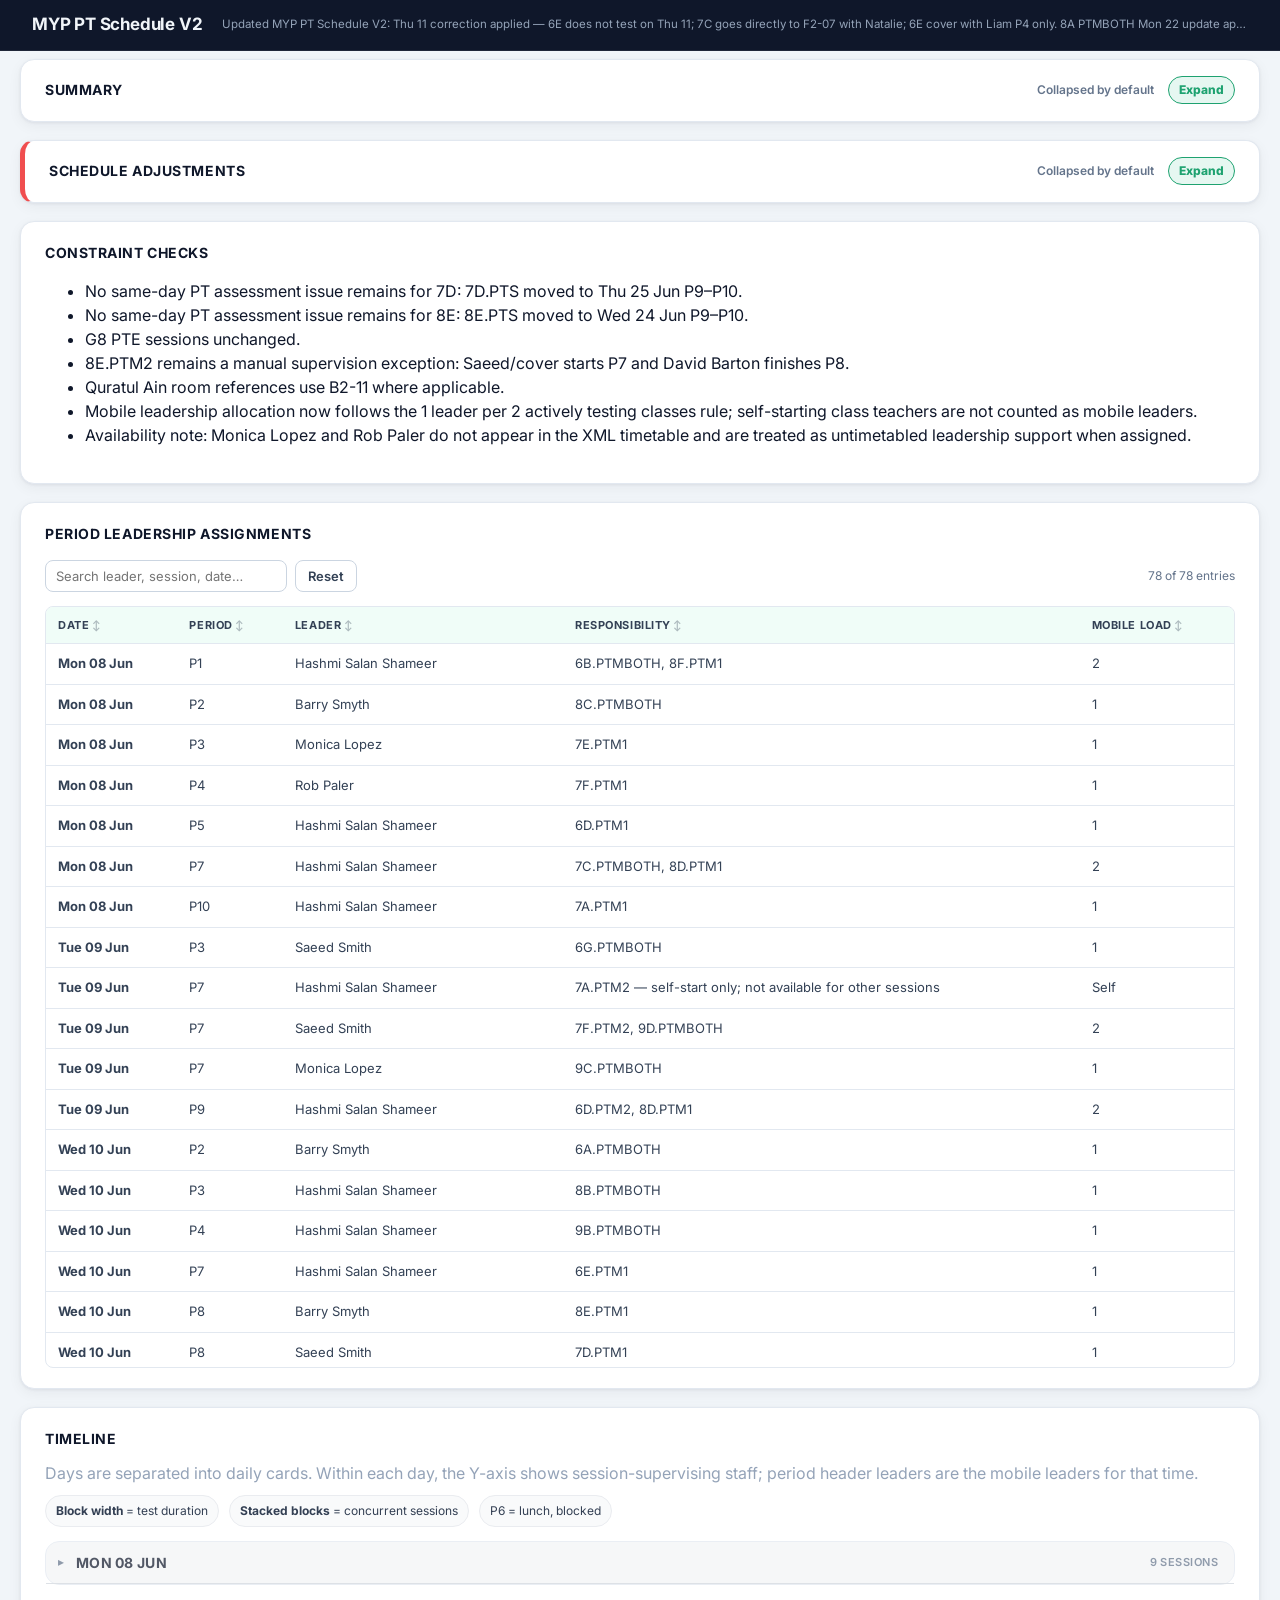
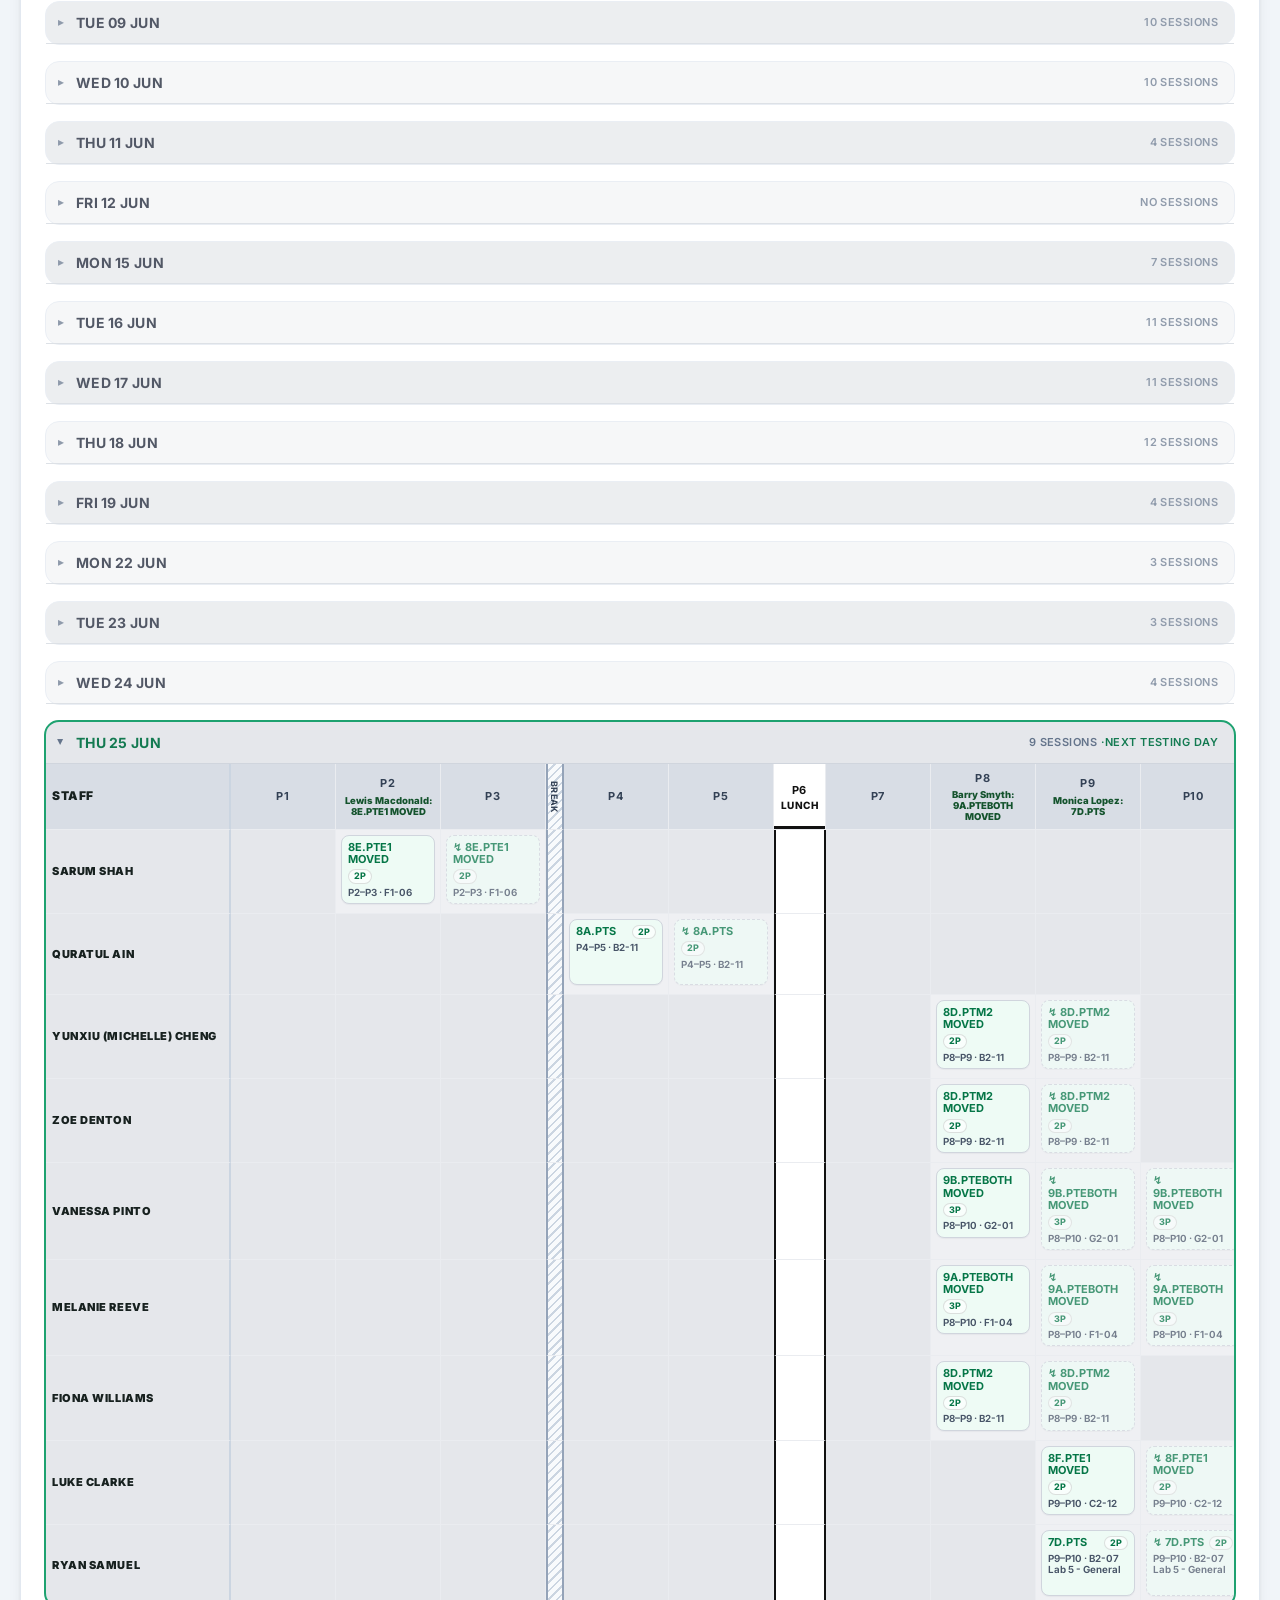
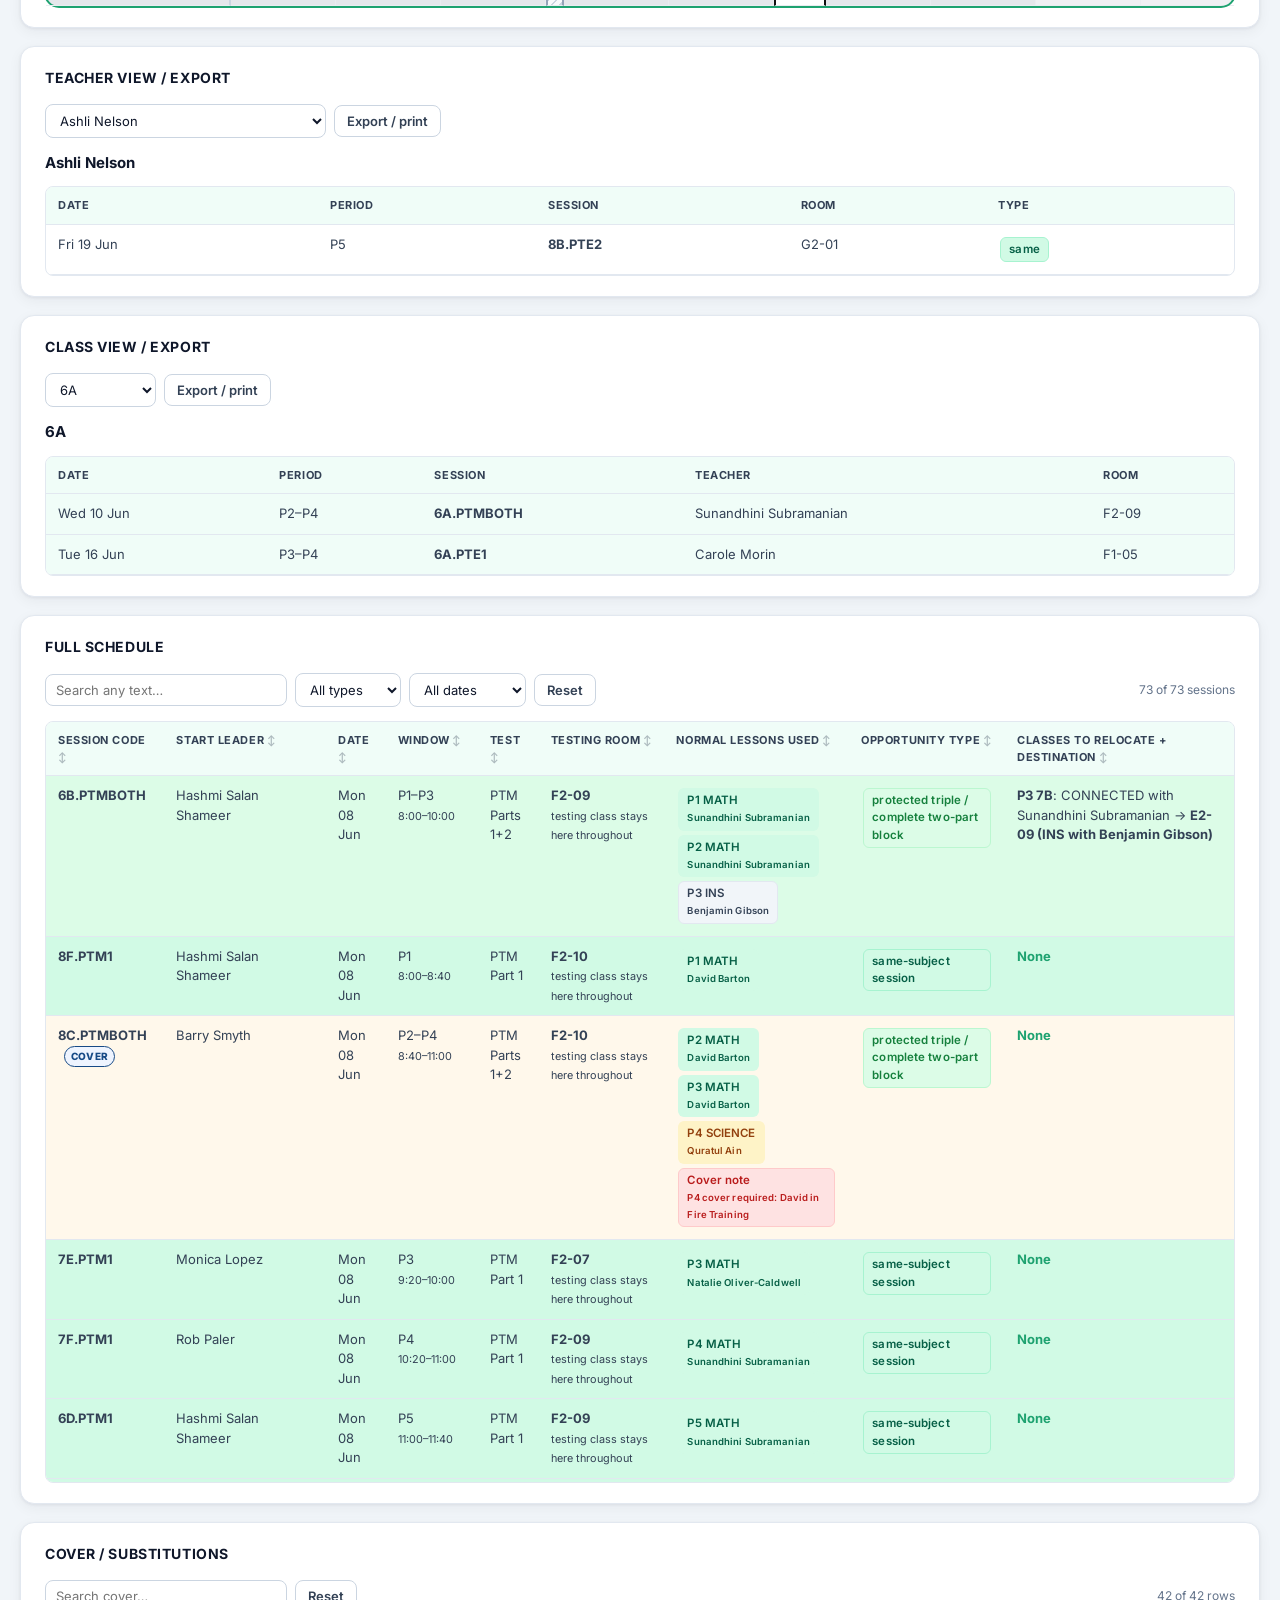
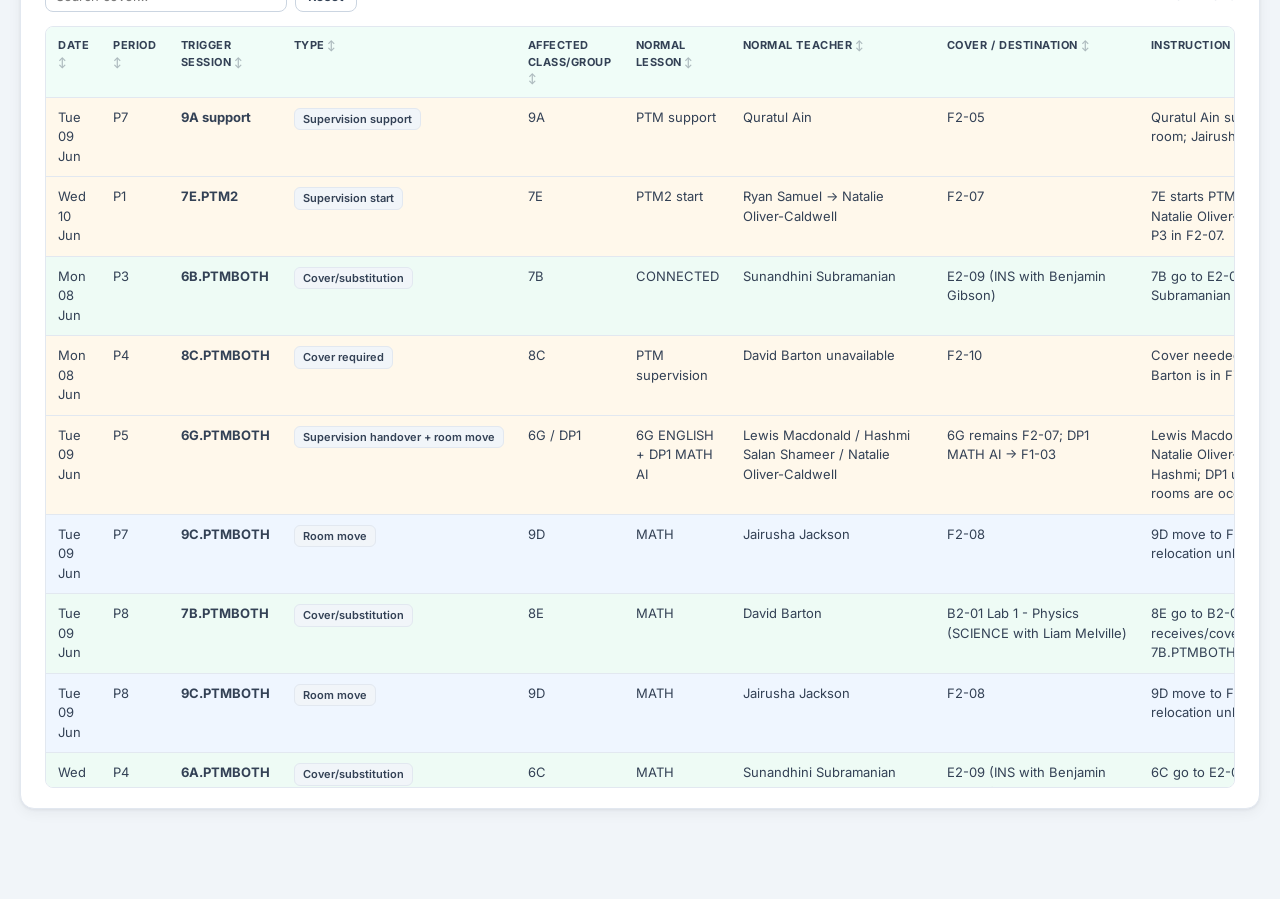
==== commit 81bf16a6: "Add files via upload" ====
--- a/index.html
+++ b/index.html
@@ -761,6 +761,19 @@
 .sort-th.desc::after{content:" \2193";color:var(--green)}
 .load-error{background:var(--red-lt);border:1px solid var(--red);border-radius:var(--radius);padding:24px;color:#7f1d1d;line-height:1.6}
 .load-error code{background:rgba(0,0,0,.06);padding:1px 5px;border-radius:4px;font-size:.92em}
+/* ---- collapsible day cards ---- */
+details.day-timeline-card{overflow:visible}
+.day-card-summary{display:flex;align-items:center;gap:12px;cursor:pointer;list-style:none;position:sticky;left:0;padding:10px 12px;background:inherit;border-bottom:1px solid #d0d5dd;user-select:none}
+.day-card-summary::-webkit-details-marker{display:none}
+.day-card-summary::before{content:"\25B8";display:inline-block;font-size:12px;color:var(--muted);transition:transform .15s;flex:0 0 auto}
+details[open] > .day-card-summary::before{transform:rotate(90deg)}
+.day-card-summary h3{position:static;margin:0;padding:0;border:0;background:none;text-transform:uppercase;letter-spacing:.02em;font-size:14px}
+.day-card-count{font-size:11px;color:var(--muted);font-weight:600;text-transform:uppercase;letter-spacing:.04em;margin-left:auto;padding-right:4px}
+.day-card-body{overflow:auto}
+details.day-timeline-card:not([open]){opacity:.72}
+details.day-timeline-card.day-card-next{outline:2px solid var(--green);outline-offset:-1px;opacity:1}
+.day-card-next .day-card-summary h3{color:var(--green-dk)}
+.day-card-next .day-card-count::after{content:" \00B7 next testing day";color:var(--green-dk)}
 </style>
 </head>
 <body>
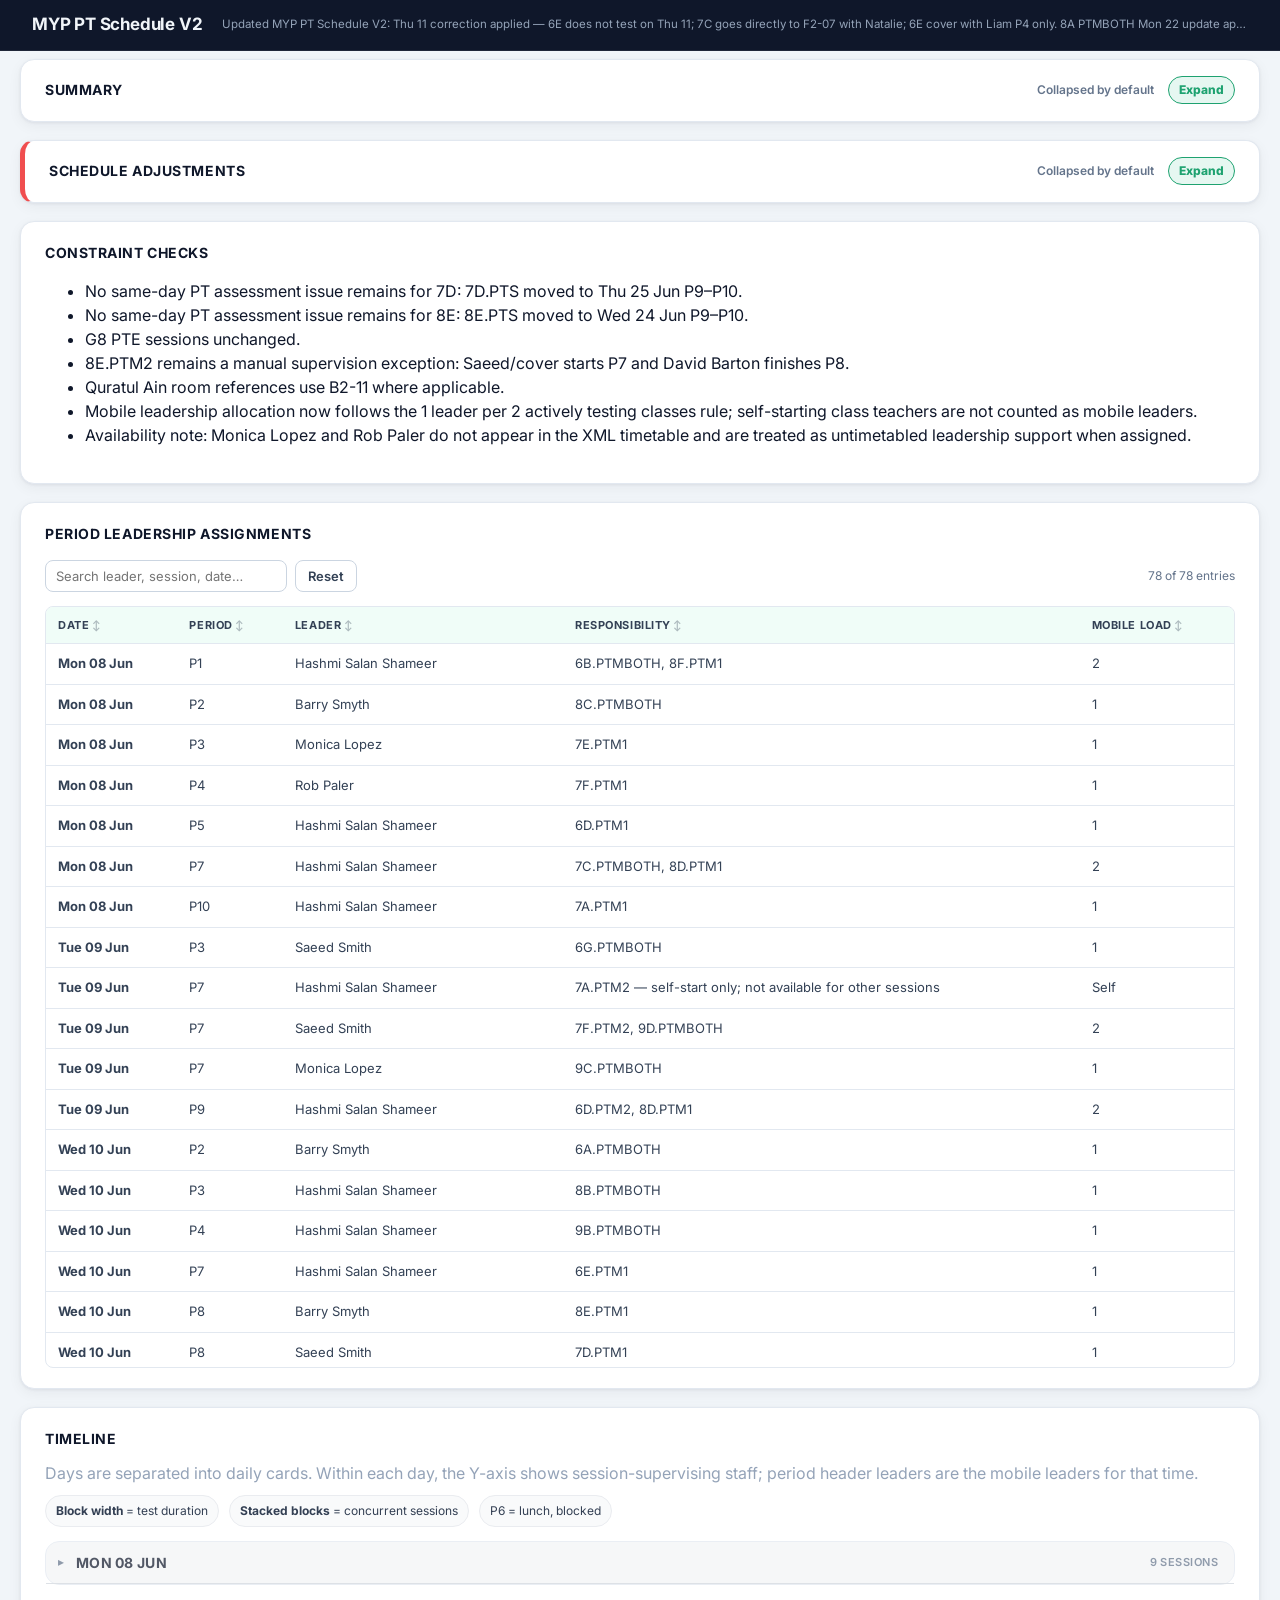
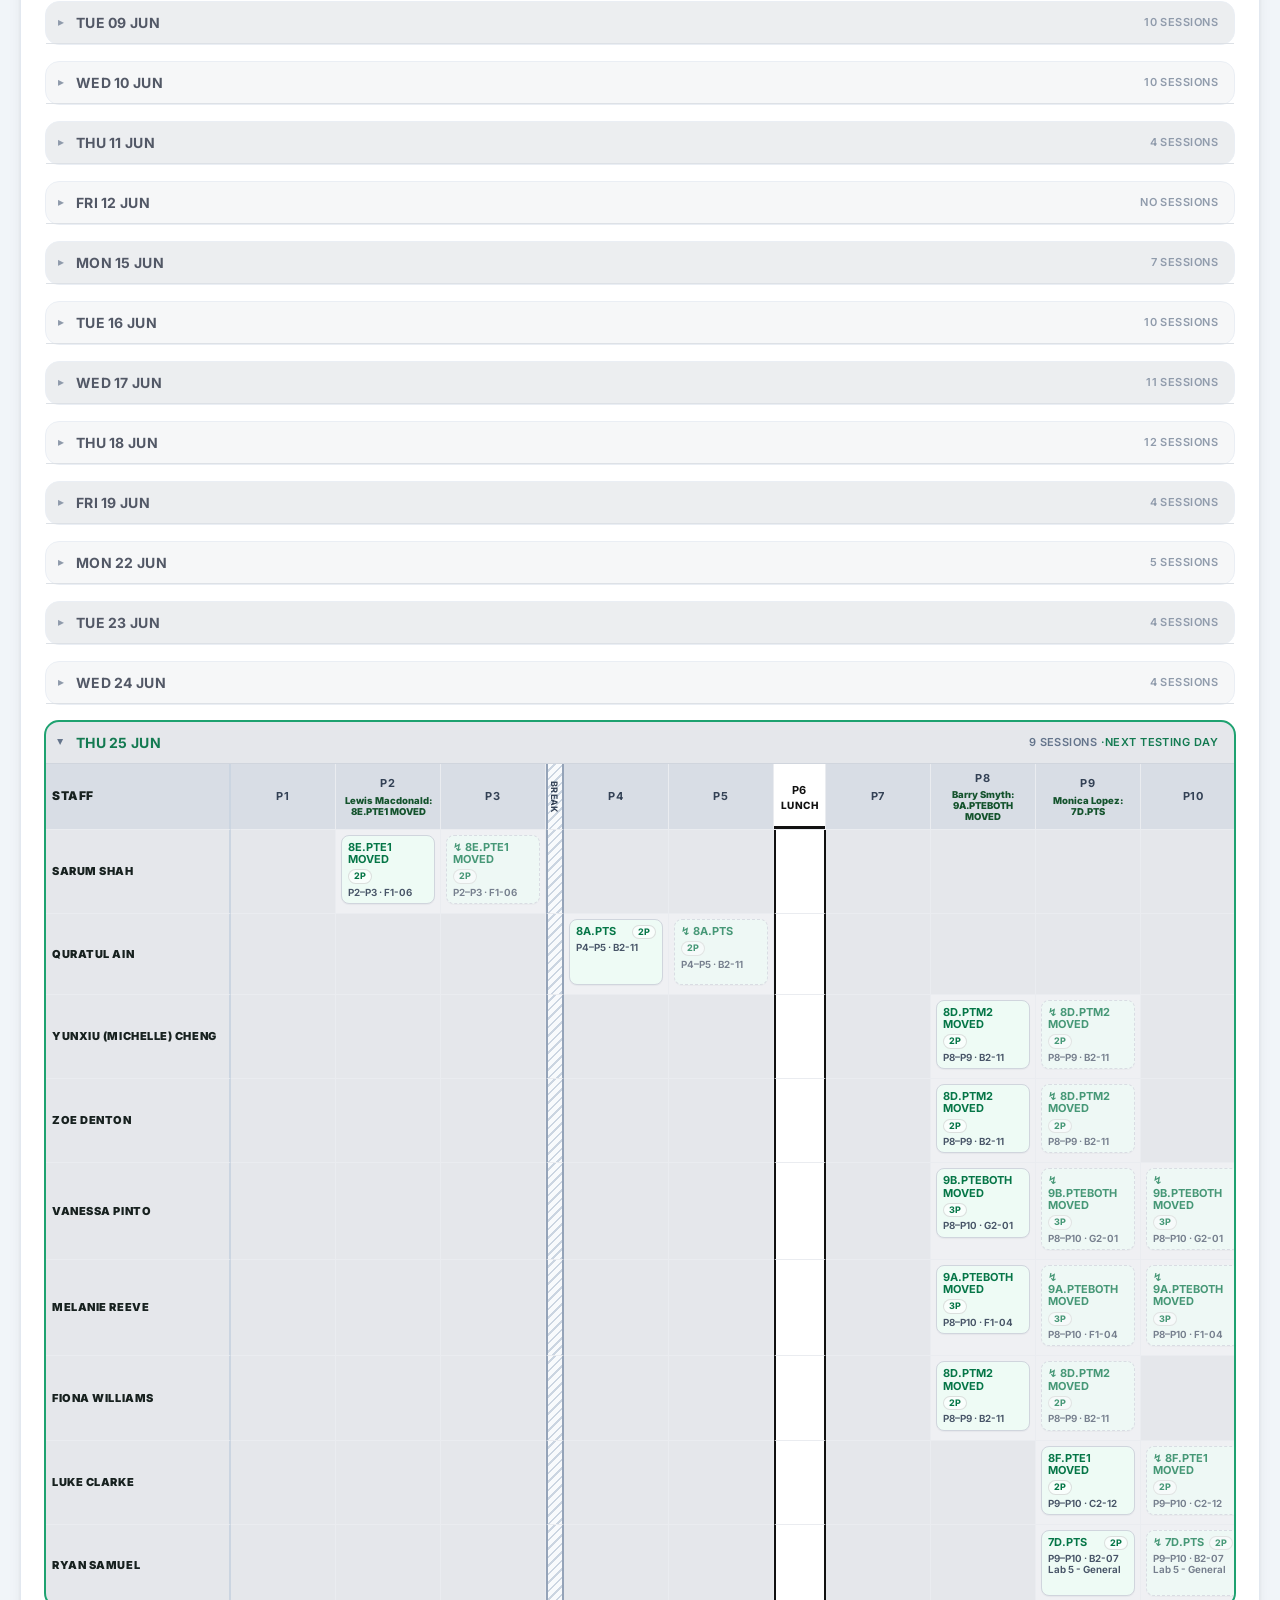
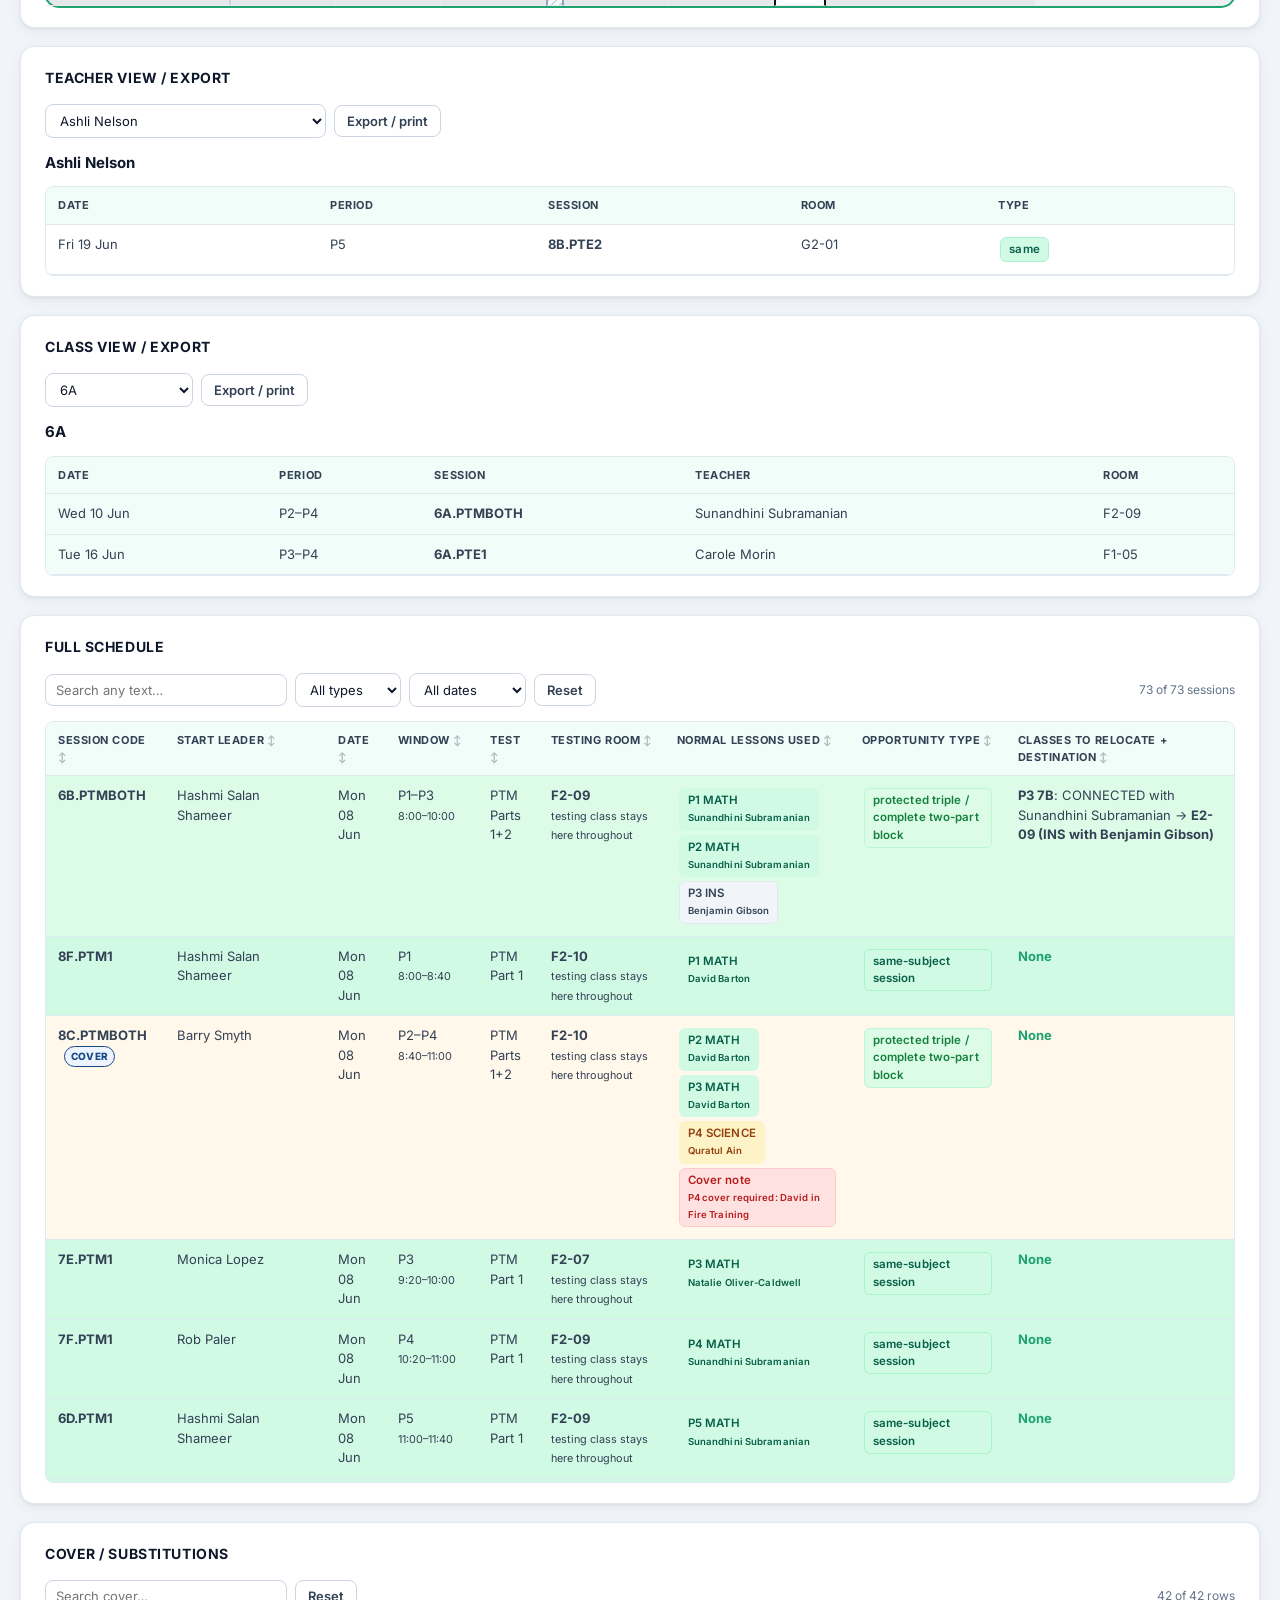
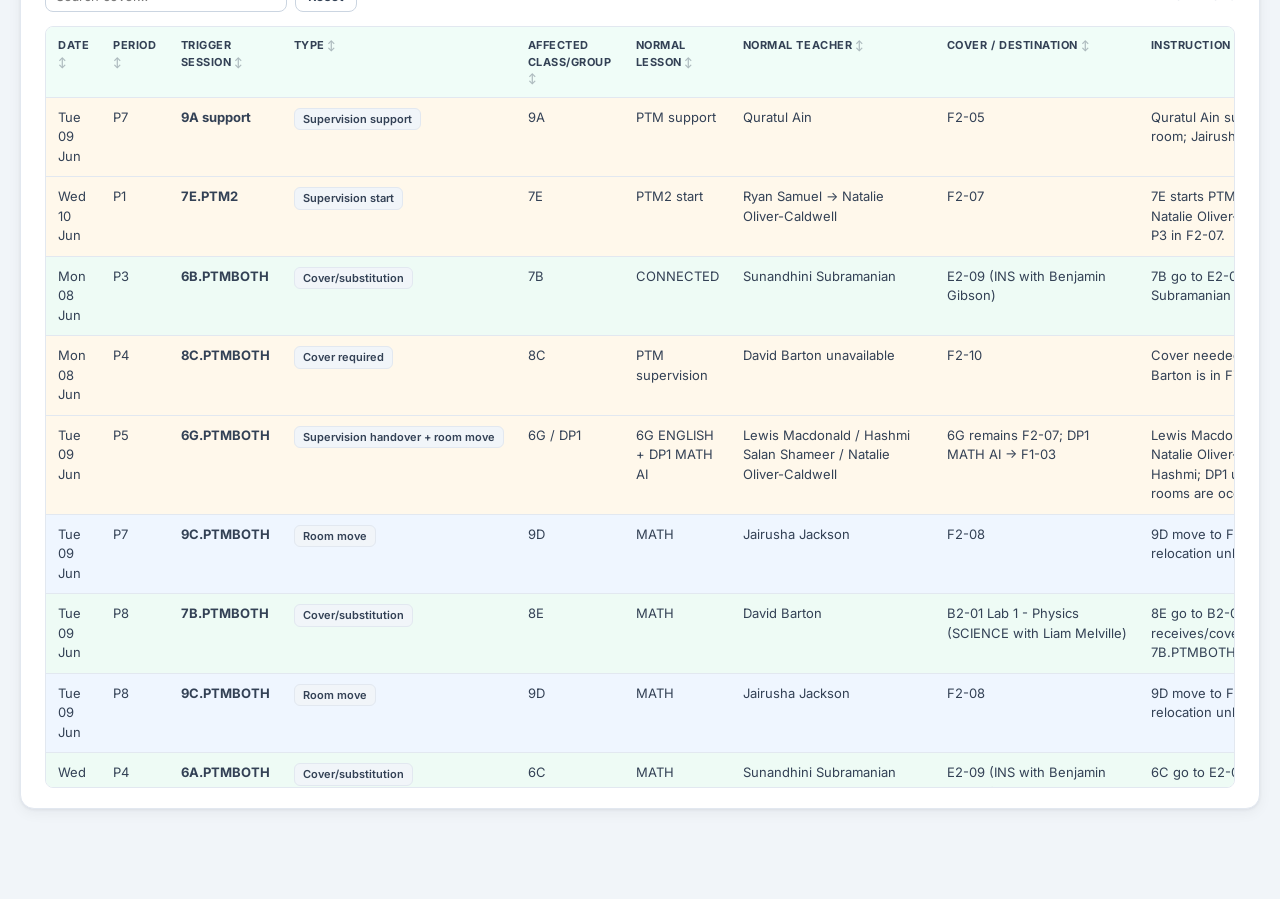
==== commit 70495c56: "Add files via upload" ====
--- a/index.html
+++ b/index.html
@@ -87,6 +87,14 @@
 .teacher-block.has-flag{
   outline:2px solid #b42318;
   outline-offset:1px;
+}
+.span-chip.has-flag.flag-cover,
+.teacher-block.has-flag.flag-cover{
+  outline-color:#174a86;
+}
+.span-chip.has-flag.flag-room,
+.teacher-block.has-flag.flag-room{
+  outline-color:#8a6100;
 }
 .flag-row td{
   background:#fff8eb !important;
